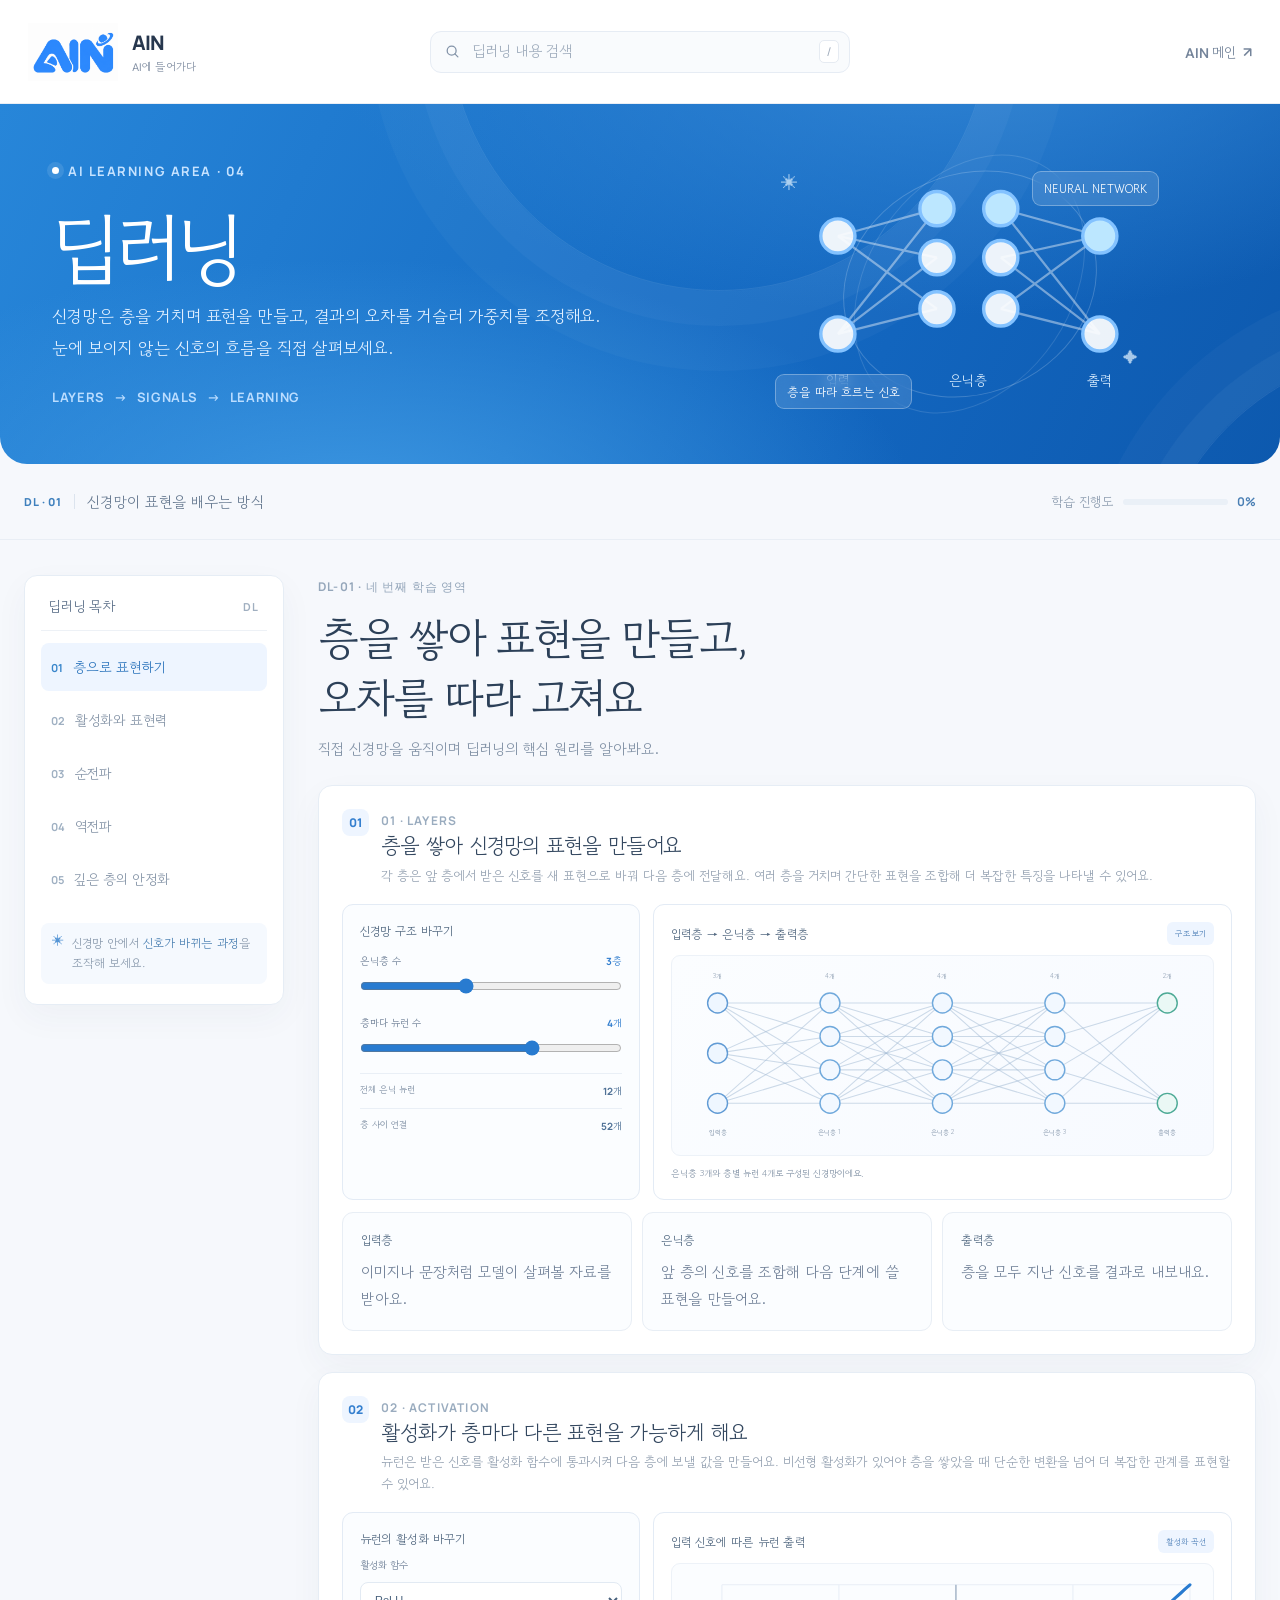
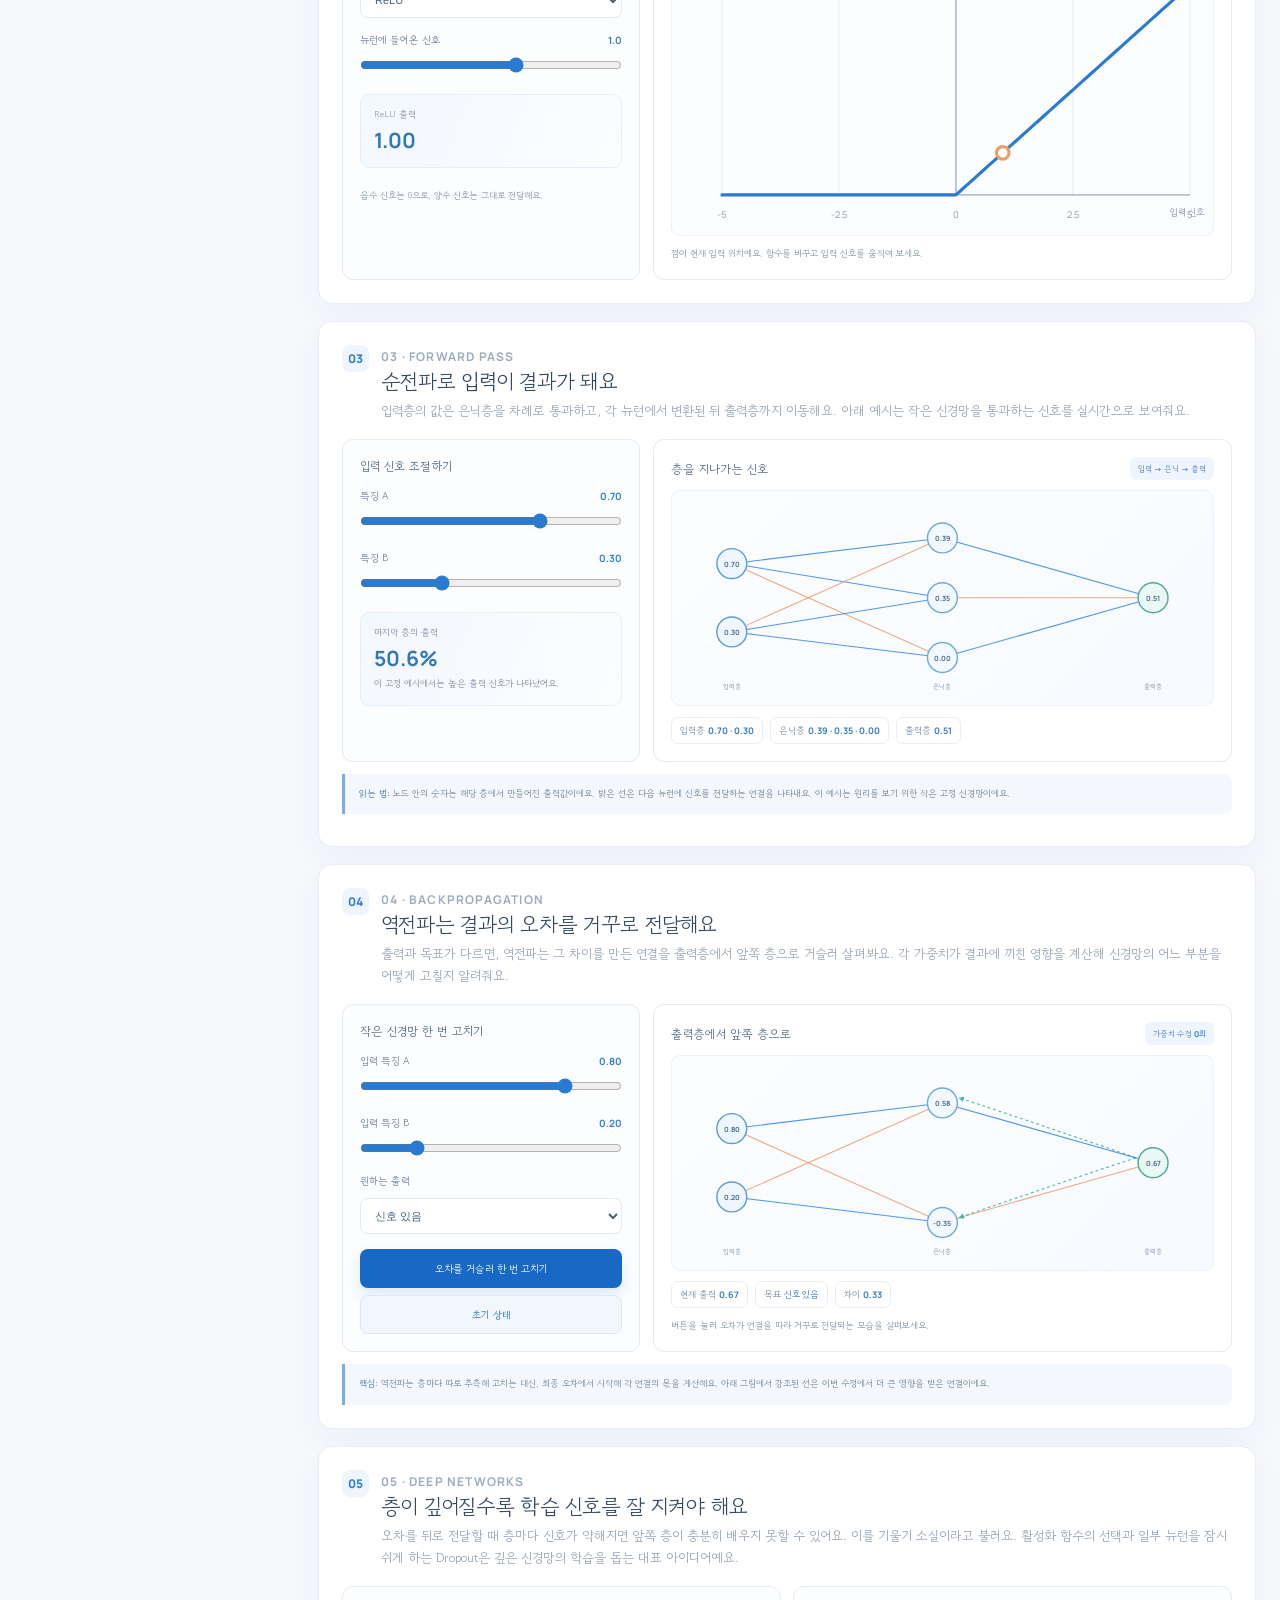
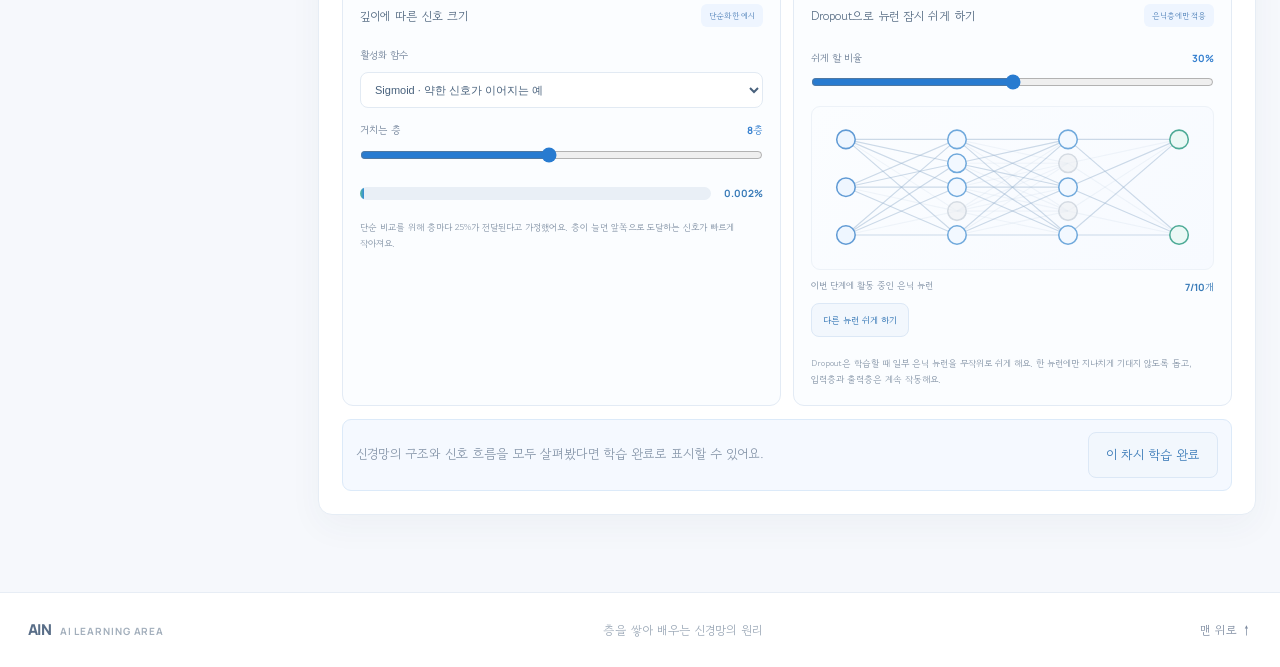
==== deep-learning.html @ e6f98713 "Add interactive deep learning lesson" ====
<!doctype html>
<html lang="ko" data-module="dl">
<head>
  <meta charset="UTF-8" />
  <meta name="viewport" content="width=device-width, initial-scale=1.0" />
  <meta name="theme-color" content="#1769c5" />
  <meta name="description" content="신경망의 층, 활성화, 순전파와 역전파 등 딥러닝의 핵심 원리를 직접 조작하며 배워요." />
  <title>딥러닝 | AIN</title>
  <link rel="preconnect" href="https://fonts.googleapis.com" />
  <link rel="preconnect" href="https://fonts.gstatic.com" crossorigin />
  <link href="https://fonts.googleapis.com/css2?family=DM+Sans:wght@400;500;600;700;800&family=Gowun+Dodum&family=Manrope:wght@400;500;600;700;800&display=swap" rel="stylesheet" />
  <link rel="stylesheet" href="./styles.css?v=dl-layout-20261028" />
  <link rel="stylesheet" href="./deep-learning.css?v=dl-layout-20261028" />
</head>
<body>
  <div class="learning-app" id="top">
    <header class="topbar">
      <a class="brand" href="https://yea-kasane-teto.github.io/AIN-main/" aria-label="AIN 메인 화면으로 이동"><img class="brand-logo" src="./%ED%8C%8C%EB%9E%80%EC%83%89%20AIN%20%EC%8A%A4%ED%83%80%EC%9D%BC%20%EB%A1%9C%EA%B3%A0.png" alt="AIN 로고" width="90" height="58" /><span class="brand-copy"><strong>AIN</strong><small>AI에 들어가다</small></span></a>
      <label class="search-wrap" for="Search-bar">
        <svg viewBox="0 0 24 24" aria-hidden="true"><circle cx="10.8" cy="10.8" r="6.3"></circle><path d="m15.4 15.4 4.2 4.2"></path></svg>
        <input id="Search-bar" type="search" placeholder="딥러닝 내용 검색" aria-label="딥러닝 내용 검색" autocomplete="off" /><kbd>/</kbd>
      </label>
      <a class="home-link" href="https://yea-kasane-teto.github.io/AIN-main/" aria-label="AIN 메인 화면으로 이동">AIN 메인 <span aria-hidden="true">↗</span></a>
    </header>
    <main>
      <section class="course-hero" aria-labelledby="courseTitle">
        <div class="course-hero-copy">
          <div class="hero-eyebrow"><span></span> AI LEARNING AREA · 04</div>
          <h1 id="courseTitle">딥러닝</h1>
          <p>신경망은 층을 거치며 표현을 만들고, 결과의 오차를 거슬러 가중치를 조정해요.<br class="desktop-break" /> 눈에 보이지 않는 신호의 흐름을 직접 살펴보세요.</p>
          <div class="hero-tags" aria-label="학습 주제"><span>LAYERS</span><span aria-hidden="true">→</span><span>SIGNALS</span><span aria-hidden="true">→</span><span>LEARNING</span></div>
        </div>
        <div class="math-illustration dl-hero-illustration" aria-hidden="true">
          <div class="math-orbit orbit-one"></div><div class="math-orbit orbit-two"></div>
          <svg class="dl-hero-network" viewBox="0 0 360 230" focusable="false">
            <g class="hero-connections"><path d="M64 72 151 48M64 72 151 91M64 72 151 136M64 158 151 48M64 158 151 91M64 158 151 136M207 48 294 72M207 91 294 72M207 136 294 72M207 48 294 158M207 91 294 158M207 136 294 158" /></g>
            <g class="hero-neurons"><circle cx="64" cy="72" r="15"/><circle cx="64" cy="158" r="15"/><circle cx="151" cy="48" r="15"/><circle cx="151" cy="91" r="15"/><circle cx="151" cy="136" r="15"/><circle cx="207" cy="48" r="15"/><circle cx="207" cy="91" r="15"/><circle cx="207" cy="136" r="15"/><circle cx="294" cy="72" r="15"/><circle cx="294" cy="158" r="15"/></g>
            <text x="64" y="204">입력</text><text x="178" y="204">은닉층</text><text x="294" y="204">출력</text>
          </svg>
          <span class="hero-float float-top">NEURAL NETWORK</span><span class="hero-float float-bottom">층을 따라 흐르는 신호</span>
          <span class="hero-sparkle sparkle-one">✳</span><span class="hero-sparkle sparkle-two">✦</span>
        </div>
      </section>
      <div class="course-overview">
        <div class="overview-title"><span class="unit-code">DL · 01</span><span class="overview-divider"></span><span>신경망이 표현을 배우는 방식</span></div>
        <div class="progress-summary"><span id="progressLabel">학습 진행도</span><div class="progress-track" id="progressTrack" role="progressbar" aria-label="딥러닝 학습 진행도" aria-valuemin="0" aria-valuemax="100" aria-valuenow="0"><span id="progressFill"></span></div><strong id="progressPercent">0%</strong></div>
      </div>
      <div class="course-layout">
        <aside class="course-sidebar" aria-label="딥러닝 목차">
          <div class="sidebar-heading"><span>딥러닝 목차</span><small>DL</small></div>
          <nav class="lesson-nav" id="lessonNavigation">
            <a href="#network" data-nav-section="network"><span class="nav-number">01</span><span>층으로 표현하기</span></a>
            <a href="#activation" data-nav-section="activation"><span class="nav-number">02</span><span>활성화와 표현력</span></a>
            <a href="#forward" data-nav-section="forward"><span class="nav-number">03</span><span>순전파</span></a>
            <a href="#backprop" data-nav-section="backprop"><span class="nav-number">04</span><span>역전파</span></a>
            <a href="#stability" data-nav-section="stability"><span class="nav-number">05</span><span>깊은 층의 안정화</span></a>
          </nav>
          <div class="sidebar-note"><span class="note-icon" aria-hidden="true">✳</span><p>신경망 안에서 <strong>신호가 바뀌는 과정</strong>을 조작해 보세요.</p></div>
        </aside>
        <article class="lesson-content" id="lessonContent">
          <header class="lesson-heading"><span class="eyebrow">DL-01 · 네 번째 학습 영역</span><h2>층을 쌓아 표현을 만들고,<br class="desktop-break" /> 오차를 따라 고쳐요</h2><p>직접 신경망을 움직이며 딥러닝의 핵심 원리를 알아봐요.</p></header>
          <section class="lesson-section" id="network" data-searchable aria-labelledby="networkTitle">
            <div class="section-title-row"><span class="section-index">01</span><div><span class="card-kicker">01 · LAYERS</span><h3 id="networkTitle">층을 쌓아 신경망의 표현을 만들어요</h3><p>각 층은 앞 층에서 받은 신호를 새 표현으로 바꿔 다음 층에 전달해요. 여러 층을 거치며 간단한 표현을 조합해 더 복잡한 특징을 나타낼 수 있어요.</p></div></div>
            <div class="dl-lab dl-architecture-lab">
              <div class="dl-panel dl-control-panel">
                <h4>신경망 구조 바꾸기</h4>
                <label class="dl-range-label" for="depthControl"><span>은닉층 수</span><output id="depthValue">3층</output></label>
                <input id="depthControl" type="range" min="1" max="6" step="1" value="3" />
                <label class="dl-range-label" for="widthControl"><span>층마다 뉴런 수</span><output id="widthValue">4개</output></label>
                <input id="widthControl" type="range" min="2" max="5" step="1" value="4" />
                <div class="dl-stat-row"><span>전체 은닉 뉴런</span><strong id="neuronCount">12개</strong></div>
                <div class="dl-stat-row"><span>층 사이 연결</span><strong id="connectionCount">64개</strong></div>
              </div>
              <div class="dl-panel dl-visual-panel">
                <div class="dl-panel-heading"><h4>입력층 → 은닉층 → 출력층</h4><span class="dl-badge">구조 보기</span></div>
                <svg id="architectureGraph" class="dl-network-svg" viewBox="0 0 760 280" role="img" aria-label="은닉층 수와 뉴런 수를 조절하는 신경망 구조"></svg>
                <p class="dl-caption" id="architectureCaption">은닉층 3개와 층별 뉴런 4개로 구성된 신경망이에요.</p>
              </div>
            </div>
            <div class="dl-concept-grid">
              <article class="concept-card"><strong class="dl-card-title">입력층</strong><p>이미지나 문장처럼 모델이 살펴볼 자료를 받아요.</p></article>
              <article class="concept-card"><strong class="dl-card-title">은닉층</strong><p>앞 층의 신호를 조합해 다음 단계에 쓸 표현을 만들어요.</p></article>
              <article class="concept-card"><strong class="dl-card-title">출력층</strong><p>층을 모두 지난 신호를 결과로 내보내요.</p></article>
            </div>
          </section>
          <section class="lesson-section" id="activation" data-searchable aria-labelledby="activationTitle">
            <div class="section-title-row"><span class="section-index">02</span><div><span class="card-kicker">02 · ACTIVATION</span><h3 id="activationTitle">활성화가 층마다 다른 표현을 가능하게 해요</h3><p>뉴런은 받은 신호를 활성화 함수에 통과시켜 다음 층에 보낼 값을 만들어요. 비선형 활성화가 있어야 층을 쌓았을 때 단순한 변환을 넘어 더 복잡한 관계를 표현할 수 있어요.</p></div></div>
            <div class="dl-lab dl-activation-lab">
              <div class="dl-panel dl-control-panel">
                <h4>뉴런의 활성화 바꾸기</h4>
                <label for="activationSelect">활성화 함수</label>
                <select id="activationSelect"><option value="relu">ReLU</option><option value="sigmoid">Sigmoid</option><option value="tanh">Tanh</option></select>
                <label class="dl-range-label" for="activationInput"><span>뉴런에 들어온 신호</span><output id="activationInputValue">1.0</output></label>
                <input id="activationInput" type="range" min="-5" max="5" step="0.1" value="1" />
                <div class="dl-activation-readout"><span id="activationName">ReLU 출력</span><strong id="activationOutput">1.00</strong></div>
                <p class="dl-caption" id="activationDescription">음수 신호는 0으로, 양수 신호는 그대로 전달해요.</p>
              </div>
              <div class="dl-panel dl-visual-panel">
                <div class="dl-panel-heading"><h4>입력 신호에 따른 뉴런 출력</h4><span class="dl-badge">활성화 곡선</span></div>
                <svg id="activationGraph" class="dl-activation-svg" viewBox="0 0 520 260" role="img" aria-label="선택한 활성화 함수의 입력과 출력 관계"></svg>
                <p class="dl-caption">점이 현재 입력 위치예요. 함수를 바꾸고 입력 신호를 움직여 보세요.</p>
              </div>
            </div>
          </section>
          <section class="lesson-section" id="forward" data-searchable aria-labelledby="forwardTitle">
            <div class="section-title-row"><span class="section-index">03</span><div><span class="card-kicker">03 · FORWARD PASS</span><h3 id="forwardTitle">순전파로 입력이 결과가 돼요</h3><p>입력층의 값은 은닉층을 차례로 통과하고, 각 뉴런에서 변환된 뒤 출력층까지 이동해요. 아래 예시는 작은 신경망을 통과하는 신호를 실시간으로 보여줘요.</p></div></div>
            <div class="dl-lab dl-forward-lab">
              <div class="dl-panel dl-control-panel">
                <h4>입력 신호 조절하기</h4>
                <label class="dl-range-label" for="inputA"><span>특징 A</span><output id="inputAValue">0.7</output></label>
                <input id="inputA" type="range" min="0" max="1" step="0.01" value="0.7" />
                <label class="dl-range-label" for="inputB"><span>특징 B</span><output id="inputBValue">0.3</output></label>
                <input id="inputB" type="range" min="0" max="1" step="0.01" value="0.3" />
                <div class="dl-output-card"><span>마지막 층의 출력</span><strong id="forwardOutput">—</strong><small id="forwardInterpretation">입력을 바꾸면 신호가 다시 계산돼요.</small></div>
              </div>
              <div class="dl-panel dl-visual-panel">
                <div class="dl-panel-heading"><h4>층을 지나가는 신호</h4><span class="dl-badge">입력 → 은닉 → 출력</span></div>
                <svg id="forwardGraph" class="dl-network-svg dl-forward-svg" viewBox="0 0 760 300" role="img" aria-label="두 입력 뉴런, 세 은닉 뉴런, 한 출력 뉴런의 순전파"></svg>
                <div id="forwardDetails" class="dl-layer-readout" aria-live="polite"></div>
              </div>
            </div>
            <p class="dl-note"><strong>읽는 법:</strong> 노드 안의 숫자는 해당 층에서 만들어진 출력값이에요. 밝은 선은 다음 뉴런에 신호를 전달하는 연결을 나타내요. 이 예시는 원리를 보기 위한 작은 고정 신경망이에요.</p>
          </section>
          <section class="lesson-section" id="backprop" data-searchable aria-labelledby="backpropTitle">
            <div class="section-title-row"><span class="section-index">04</span><div><span class="card-kicker">04 · BACKPROPAGATION</span><h3 id="backpropTitle">역전파는 결과의 오차를 거꾸로 전달해요</h3><p>출력과 목표가 다르면, 역전파는 그 차이를 만든 연결을 출력층에서 앞쪽 층으로 거슬러 살펴봐요. 각 가중치가 결과에 끼친 영향을 계산해 신경망의 어느 부분을 어떻게 고칠지 알려줘요.</p></div></div>
            <div class="dl-lab dl-backprop-lab">
              <div class="dl-panel dl-control-panel">
                <h4>작은 신경망 한 번 고치기</h4>
                <label class="dl-range-label" for="backpropA"><span>입력 특징 A</span><output id="backpropAValue">0.8</output></label>
                <input id="backpropA" type="range" min="0" max="1" step="0.01" value="0.8" />
                <label class="dl-range-label" for="backpropB"><span>입력 특징 B</span><output id="backpropBValue">0.2</output></label>
                <input id="backpropB" type="range" min="0" max="1" step="0.01" value="0.2" />
                <label for="backpropTarget">원하는 출력</label>
                <select id="backpropTarget"><option value="1">신호 있음</option><option value="0">신호 없음</option></select>
                <div class="dl-button-row"><button class="button button-primary" id="backpropStep" type="button">오차를 거슬러 한 번 고치기</button><button class="button button-secondary" id="backpropReset" type="button">초기 상태</button></div>
              </div>
              <div class="dl-panel dl-visual-panel">
                <div class="dl-panel-heading"><h4>출력층에서 앞쪽 층으로</h4><span class="dl-badge">가중치 수정 <strong id="backpropSteps">0회</strong></span></div>
                <svg id="backpropGraph" class="dl-network-svg dl-backprop-svg" viewBox="0 0 760 300" role="img" aria-label="역전파로 출력 오차가 은닉 뉴런과 연결 가중치에 전달되는 신경망"></svg>
                <div class="dl-backprop-readout" id="backpropReadout" aria-live="polite"></div>
                <p class="dl-caption" id="backpropMessage">버튼을 눌러 오차가 연결을 따라 거꾸로 전달되는 모습을 살펴보세요.</p>
              </div>
            </div>
            <div class="dl-note"><strong>핵심:</strong> 역전파는 층마다 따로 추측해 고치는 대신, 최종 오차에서 시작해 각 연결의 몫을 계산해요. 아래 그림에서 강조된 선은 이번 수정에서 더 큰 영향을 받은 연결이에요.</div>
          </section>
          <section class="lesson-section" id="stability" data-searchable aria-labelledby="stabilityTitle">
            <div class="section-title-row"><span class="section-index">05</span><div><span class="card-kicker">05 · DEEP NETWORKS</span><h3 id="stabilityTitle">층이 깊어질수록 학습 신호를 잘 지켜야 해요</h3><p>오차를 뒤로 전달할 때 층마다 신호가 약해지면 앞쪽 층이 충분히 배우지 못할 수 있어요. 이를 기울기 소실이라고 불러요. 활성화 함수의 선택과 일부 뉴런을 잠시 쉬게 하는 Dropout은 깊은 신경망의 학습을 돕는 대표 아이디어예요.</p></div></div>
            <div class="dl-stability-grid">
              <div class="dl-panel dl-control-panel">
                <div class="dl-panel-heading"><h4>깊이에 따른 신호 크기</h4><span class="dl-badge">단순화한 예시</span></div>
                <label for="gradientActivation">활성화 함수</label>
                <select id="gradientActivation"><option value="sigmoid">Sigmoid · 약한 신호가 이어지는 예</option><option value="tanh">Tanh · 신호가 줄어드는 예</option><option value="relu">ReLU · 양수 신호가 이어지는 예</option></select>
                <label class="dl-range-label" for="gradientDepth"><span>거치는 층</span><output id="gradientDepthValue">8층</output></label>
                <input id="gradientDepth" type="range" min="1" max="16" step="1" value="8" />
                <div class="dl-gradient-meter"><div class="dl-gradient-track"><span id="gradientFill"></span></div><strong id="gradientPercent">—</strong></div>
                <p class="dl-caption" id="gradientExplanation">각 층이 일정한 비율의 신호를 전달한다고 가정한 비교예요.</p>
              </div>
              <div class="dl-panel dl-control-panel dl-dropout-panel">
                <div class="dl-panel-heading"><h4>Dropout으로 뉴런 잠시 쉬게 하기</h4><span class="dl-badge">은닉층에만 적용</span></div>
                <label class="dl-range-label" for="dropoutRate"><span>쉬게 할 비율</span><output id="dropoutRateValue">30%</output></label>
                <input id="dropoutRate" type="range" min="0" max="60" step="5" value="30" />
                <svg id="dropoutGraph" class="dl-network-svg dl-dropout-svg" viewBox="0 0 520 210" role="img" aria-label="Dropout 비율에 따라 학습 중 잠시 비활성화되는 은닉 뉴런"></svg>
                <div class="dl-dropout-readout"><span>이번 단계에 활동 중인 은닉 뉴런</span><strong id="dropoutActive">—</strong></div>
                <button class="button button-secondary" id="dropoutResample" type="button">다른 뉴런 쉬게 하기</button>
                <p class="dl-caption">Dropout은 학습할 때 일부 은닉 뉴런을 무작위로 쉬게 해요. 한 뉴런에만 지나치게 기대지 않도록 돕고, 입력층과 출력층은 계속 작동해요.</p>
              </div>
            </div>
            <div class="completion-row"><p>신경망의 구조와 신호 흐름을 모두 살펴봤다면 학습 완료로 표시할 수 있어요.</p><button class="button button-secondary" id="completeLesson" type="button" aria-pressed="false">이 차시 학습 완료</button></div>
          </section>
        </article>
      </div>
      <div class="search-empty" id="searchEmpty" hidden><strong>검색 결과가 없어요.</strong><span>다른 단어로 다시 찾아보세요.</span></div>
    </main>
    <footer class="site-footer"><a class="footer-brand" href="#top">AIN <span>AI LEARNING AREA</span></a><span>층을 쌓아 배우는 신경망의 원리</span><a class="back-to-top" href="#top">맨 위로 ↑</a></footer>
  </div>
  <script src="./deep-learning.js?v=dl-layout-20261028"></script>
</body>
</html>
---- styles.css ----
:root {
  font-family: 'DM Sans', 'Gowun Dodum', sans-serif;
  color: #202b3d;
  background: #f6f8fc;
  font-synthesis: none;
  text-rendering: optimizeLegibility;
  -webkit-font-smoothing: antialiased;
  --blue: #1769c5;
  --blue-bright: #3485e8;
  --ink: #202b3d;
  --muted: #7f8da2;
  --line: #e7edf5;
  --soft-blue: #eef5ff;
  --shadow: 0 12px 34px #233d5c0b;
}
* { box-sizing: border-box; }
html { scroll-behavior: smooth; scroll-padding-top: 116px; }
body { min-width: 320px; min-height: 100vh; margin: 0; }
button, input { font: inherit; }
button, a { -webkit-tap-highlight-color: transparent; }
a { color: inherit; text-decoration: none; }
button:focus-visible, a:focus-visible, input:focus-visible { outline: 3px solid #80b6ff; outline-offset: 3px; }
[hidden] { display: none !important; }
.learning-app { min-height: 100vh; }
.topbar { position: sticky; z-index: 10; top: 0; height: 104px; display: grid; grid-template-columns: 1fr minmax(260px, 420px) 1fr; align-items: center; gap: 26px; padding: 0 max(28px, calc((100vw - 1360px) / 2)); border-bottom: 1px solid #e9eef5; background: #ffffffed; backdrop-filter: blur(14px); }
.brand { width: fit-content; display: flex; align-items: center; gap: 14px; }
.brand-logo { width: 90px; height: 58px; flex: 0 0 90px; display: block; object-fit: cover; object-position: center; }
.brand-copy { display: grid; gap: 2px; }
.brand-copy strong { color: #27374e; font: 800 20px Manrope, sans-serif; letter-spacing: -.06em; }
.brand-copy small { color: #8491a4; font-size: 11px; }
.search-wrap { height: 42px; display: flex; align-items: center; gap: 9px; padding: 0 10px 0 13px; border: 1px solid #e6ecf4; border-radius: 11px; background: #f9fbfd; color: #8393a8; transition: border .18s, box-shadow .18s; }
.search-wrap:focus-within { border-color: #9fc7f7; box-shadow: 0 0 0 3px #3485e812; }
.search-wrap svg { width: 17px; height: 17px; flex: 0 0 17px; fill: none; stroke: currentColor; stroke-linecap: round; stroke-width: 1.8; }
.search-wrap input { width: 100%; min-width: 0; border: 0; outline: 0; background: transparent; color: var(--ink); font-size: 12px; }
.search-wrap input:focus-visible { outline: 0; }
.search-wrap input::placeholder { color: #a0adbd; }
.search-wrap kbd { flex: 0 0 auto; padding: 4px 7px; border: 1px solid #e6ebf2; border-radius: 5px; background: #fff; color: #a1adbc; font: 500 10px 'DM Sans', sans-serif; }
.home-link { justify-self: end; display: inline-flex; align-items: center; gap: 7px; color: #74849a; font-size: 11px; font-weight: 600; transition: color .16s; }
.home-link:hover { color: var(--blue); }

.course-hero { position: relative; min-height: 360px; display: grid; grid-template-columns: minmax(0, 1.1fr) minmax(340px, .9fr); align-items: center; gap: 28px; overflow: hidden; padding: 49px max(52px, calc((100vw - 1240px) / 2)); border-radius: 0 0 27px 27px; background: radial-gradient(ellipse at 27% 110%, #3b95e0 0, transparent 43%), radial-gradient(ellipse at 74% -23%, #3286d5 0, transparent 47%), linear-gradient(115deg, #2786d9, #1265be 69%, #0d59ae); color: #fff; }
.course-hero::before, .course-hero::after { position: absolute; width: 540px; height: 540px; border: 1px solid #ffffff17; border-radius: 50%; content: ''; pointer-events: none; }
.course-hero::before { top: -355px; left: 35%; box-shadow: 0 0 0 35px #ffffff08, 0 0 0 80px #ffffff07; }
.course-hero::after { right: -410px; bottom: -425px; box-shadow: 0 0 0 30px #ffffff09, 0 0 0 67px #ffffff07; }
.course-hero-copy { position: relative; z-index: 1; max-width: 650px; }
.hero-eyebrow { display: flex; align-items: center; gap: 9px; color: #c7e3ff; font: 700 10px Manrope, sans-serif; letter-spacing: .12em; }
.hero-eyebrow > span { width: 7px; height: 7px; border-radius: 50%; background: #fff; box-shadow: 0 0 0 5px #ffffff1b; }
.course-hero h1 { margin: 26px 0 12px; font: 700 clamp(52px, 6.2vw, 78px) 'Gowun Dodum', sans-serif; letter-spacing: -.07em; line-height: 1.05; }
.course-hero p { margin: 0; color: #e0efff; font: 400 15px/1.9 'Gowun Dodum', sans-serif; word-break: keep-all; }
.hero-tags { display: flex; align-items: center; gap: 9px; margin-top: 24px; color: #bbddff; font: 700 10px Manrope, sans-serif; letter-spacing: .05em; }
.math-illustration { position: relative; justify-self: center; width: min(100%, 390px); height: 255px; display: grid; place-items: center; isolation: isolate; }
.math-orbit { position: absolute; z-index: -1; width: 260px; height: 220px; border: 1px solid #ffffff31; border-radius: 50%; }
.orbit-one { transform: rotate(-24deg); }
.orbit-two { width: 205px; height: 280px; transform: rotate(34deg); border-color: #ffffff20; }
.math-grid { position: relative; width: 228px; height: 166px; border: 1px solid #ffffff70; border-radius: 17px; background: #ffffff16; box-shadow: 0 20px 55px #003f812b; backdrop-filter: blur(8px); }
.grid-axis { position: absolute; background: #ffffff7c; }
.axis-x { top: 111px; left: 23px; width: 179px; height: 1px; }
.axis-y { top: 16px; left: 77px; width: 1px; height: 132px; }
.grid-vector { position: absolute; z-index: 1; width: 93px; height: 3px; transform-origin: left center; border-radius: 4px; }
.vector-one { top: 111px; left: 77px; transform: rotate(-43deg); background: #fff; }
.vector-two { top: 111px; left: 77px; width: 120px; transform: rotate(-12deg); background: #9de4ff; }
.grid-vector::after { position: absolute; top: -4px; right: -1px; width: 0; height: 0; border-top: 5px solid transparent; border-bottom: 5px solid transparent; border-left: 8px solid #fff; content: ''; }
.vector-two::after { border-left-color: #9de4ff; }
.grid-point { position: absolute; z-index: 2; width: 9px; height: 9px; border: 2px solid #1265be; border-radius: 50%; background: #fff; box-shadow: 0 0 0 4px #ffffff24; }
.point-one { top: 43px; left: 139px; }
.point-two { top: 99px; left: 191px; border-color: #3286d5; background: #9de4ff; }
.grid-label { position: absolute; color: #d5ecff; font: 700 10px Manrope, sans-serif; }
.label-x { right: 13px; top: 116px; }
.label-y { top: 8px; left: 70px; }
.formula-tile { position: absolute; right: 1px; bottom: 10px; display: grid; gap: 5px; padding: 13px 16px; border: 1px solid #ffffff52; border-radius: 12px; background: #ffffffed; box-shadow: 0 12px 28px #003f8125; color: #2e6fb5; transform: rotate(3deg); }
.formula-tile small { color: #91a4ba; font: 600 8px 'Gowun Dodum', sans-serif; }
.formula-tile strong { font: 700 15px Manrope, sans-serif; }
.hero-float { position: absolute; padding: 8px 11px; border: 1px solid #ffffff4d; border-radius: 9px; background: #ffffff20; color: #fff; font: 600 9px 'Gowun Dodum', sans-serif; backdrop-filter: blur(8px); }
.float-top { top: 17px; right: 16px; }
.float-bottom { bottom: 5px; left: 10px; }
.hero-sparkle { position: absolute; color: #e2f2ffb8; }
.sparkle-one { top: 18px; left: 16px; font-size: 17px; }
.sparkle-two { right: 37px; bottom: 46px; font-size: 15px; }

.course-overview { max-width: 1280px; min-height: 76px; display: flex; align-items: center; justify-content: space-between; gap: 22px; margin: 0 auto; padding: 0 24px; border-bottom: 1px solid #e9eef5; }
.overview-title { display: flex; align-items: center; gap: 12px; color: #667990; font: 600 11px 'Gowun Dodum', sans-serif; }
.unit-code { color: #3f80bd; font: 800 9px Manrope, sans-serif; letter-spacing: .08em; }
.overview-divider { width: 1px; height: 15px; background: #dce4ee; }
.progress-summary { display: flex; align-items: center; gap: 9px; color: #8b9bae; font: 400 9px 'Gowun Dodum', sans-serif; }
.progress-track { width: 105px; height: 6px; overflow: hidden; border-radius: 999px; background: #eaf0f7; }
.progress-track span { width: 0; height: 100%; display: block; border-radius: inherit; background: linear-gradient(90deg, #368be1, #62b4e9); transition: width .3s ease; }
.progress-summary strong { color: #4a7fb4; font: 700 9px Manrope, sans-serif; }

.course-layout { max-width: 1280px; display: grid; grid-template-columns: 220px minmax(0, 1fr); align-items: start; gap: 30px; margin: 0 auto; padding: 35px 24px 60px; }
.course-sidebar { position: sticky; top: 116px; padding: 17px 13px; border: 1px solid #e6edf5; border-radius: 13px; background: #fff; box-shadow: var(--shadow); }
.sidebar-heading { display: flex; align-items: center; justify-content: space-between; gap: 8px; padding: 0 8px 13px; border-bottom: 1px solid #edf1f6; color: #5c7089; font: 700 10px 'Gowun Dodum', sans-serif; }
.sidebar-heading small { color: #a0afc0; font: 700 8px Manrope, sans-serif; letter-spacing: .08em; }
.lesson-nav { display: grid; gap: 4px; padding: 10px 0; }
.lesson-nav a { min-height: 38px; display: flex; align-items: center; gap: 9px; padding: 7px 8px; border-radius: 8px; color: #8594a7; font: 500 9px 'Gowun Dodum', sans-serif; transition: background .16s, color .16s; }
.lesson-nav a:hover, .lesson-nav a.is-active { background: #eef5ff; color: #2e76bd; }
.nav-number { color: #9fb0c2; font: 700 8px Manrope, sans-serif; }
.lesson-nav a.is-active .nav-number { color: #3986cb; }
.sidebar-note { display: flex; gap: 8px; margin-top: 8px; padding: 10px 9px; border-radius: 8px; background: #f5f9fe; }
.note-icon { flex: 0 0 auto; color: #5595d5; font-size: 12px; }
.sidebar-note p { margin: 0; color: #8a9aad; font: 400 8px/1.7 'Gowun Dodum', sans-serif; }
.sidebar-note strong { color: #4e82b3; }
.lesson-content { min-width: 0; }
.lesson-heading { margin: 0 0 23px; }
.eyebrow { display: inline-flex; align-items: center; gap: 8px; color: #94a6ba; font: 700 9px Manrope, sans-serif; letter-spacing: .1em; }
.lesson-heading h2 { margin: 12px 0 7px; color: #2c4058; font: 700 clamp(27px, 3vw, 37px)/1.38 'Gowun Dodum', sans-serif; letter-spacing: -.045em; word-break: keep-all; }
.lesson-heading p { margin: 0; color: #8292a6; font: 400 11px/1.8 'Gowun Dodum', sans-serif; }
.lesson-section { margin: 0 0 17px; padding: 23px; border: 1px solid #e6edf5; border-radius: 14px; background: #fff; box-shadow: var(--shadow); scroll-margin-top: 116px; }
.section-title-row { display: flex; align-items: start; gap: 12px; margin-bottom: 17px; }
.section-index { flex: 0 0 auto; display: grid; width: 27px; height: 27px; place-items: center; border-radius: 8px; background: #eef5ff; color: #347fcf; font: 800 9px Manrope, sans-serif; }
.section-title-row h3 { margin: 0; color: #33475f; font: 700 17px/1.5 'Gowun Dodum', sans-serif; letter-spacing: -.035em; }
.section-title-row p { margin: 3px 0 0; color: #94a1b1; font: 400 9px/1.7 'Gowun Dodum', sans-serif; }
.lesson-grid, .tensor-layout { display: grid; grid-template-columns: minmax(0, .92fr) minmax(0, 1.08fr); gap: 12px; }
.concept-card, .shape-card { min-width: 0; padding: 18px; border: 1px solid #e8eef5; border-radius: 11px; background: #fbfdff; }
.card-kicker { color: #9aacbf; font: 700 8px Manrope, sans-serif; letter-spacing: .1em; }
.concept-card p { margin: 13px 0; color: #718198; font: 400 10px/1.9 'Gowun Dodum', sans-serif; word-break: keep-all; }
.concept-card > p:first-of-type { margin-top: 10px; }
.concept-card strong { color: #526982; font-weight: 700; }
.concept-card .small-copy { margin-bottom: 0; color: #8b9bad; font-size: 9px; }
.concept-card em { color: #397bb8; font-style: normal; }
.formula-block { display: grid; justify-items: center; gap: 6px; margin: 14px 0; padding: 13px 10px; border: 1px solid #e5eef9; border-radius: 9px; background: linear-gradient(115deg, #f3f8ff, #fbfdff); }
.formula-block span { color: #94a5b8; font: 400 8px 'Gowun Dodum', sans-serif; }
.formula-block strong { color: #3477b7; font: 700 16px Manrope, 'Gowun Dodum', sans-serif; letter-spacing: .01em; }
.experiment-card { min-width: 0; padding: 17px; border: 1px solid #e3ebf5; border-radius: 11px; background: #fff; }
.card-heading { display: flex; align-items: center; justify-content: space-between; gap: 10px; }
.card-heading h4 { margin: 5px 0 0; color: #526880; font: 700 12px 'Gowun Dodum', sans-serif; }
.play-badge, .equation-badge { flex: 0 0 auto; padding: 6px 8px; border-radius: 6px; background: #eef5ff; color: #5c8abe; font: 700 8px Manrope, sans-serif; }
.equation-badge { background: #f3f7fc; color: #7186a0; font: 600 8px Manrope, sans-serif; letter-spacing: 0; }
.vector-inputs { display: flex; flex-wrap: wrap; gap: 7px; margin-top: 13px; }
.vector-field { min-height: 33px; display: flex; align-items: center; gap: 5px; padding: 4px 7px; border: 1px solid #e8eef5; border-radius: 7px; color: #8594a7; font: 10px Manrope, sans-serif; }
.vector-field > span:first-child { color: #60738a; font-weight: 700; }
.vector-field input { width: 33px; height: 23px; padding: 2px; border: 1px solid #e4ebf3; border-radius: 4px; background: #fcfdff; color: #48617c; font: 600 10px Manrope, sans-serif; text-align: center; }
.vector-field input::-webkit-inner-spin-button { opacity: .5; }
.field-a .field-arrow { color: #347fcf; }
.field-b .field-arrow { color: #42a98f; }
.graph-wrap { height: 142px; margin-top: 9px; overflow: hidden; border-radius: 8px; background: #f9fbfd; }
.vector-graph { width: 100%; height: 100%; display: block; }
.grid-lines { fill: none; stroke: #e5ecf4; stroke-width: 1; }
.vector-line { fill: none; stroke-width: 3; stroke-linecap: round; }
.vector-a { stroke: #347fcf; }
.vector-b { stroke: #42a98f; }
.vector-label { font: 700 11px Manrope, sans-serif; }
.label-a { fill: #347fcf; }
.label-b { fill: #42a98f; }
.result-row { display: flex; align-items: center; justify-content: center; gap: 11px; padding-top: 9px; border-top: 1px solid #edf1f6; color: #8d9bad; font: 400 9px 'Gowun Dodum', sans-serif; }
.result-row strong { margin-left: 4px; color: #3478b7; font: 700 10px Manrope, sans-serif; }
.result-divider { width: 1px; height: 12px; background: #e2e9f1; }
.shape-card { padding-top: 17px; }
.shape-list { display: grid; gap: 7px; margin-top: 12px; }
.shape-item { min-height: 42px; display: grid; grid-template-columns: 36px minmax(0, 1fr) auto; align-items: center; gap: 8px; padding: 5px 8px; border: 1px solid #eaf0f6; border-radius: 8px; background: #fff; }
.shape-visual { width: 30px; height: 28px; display: grid; place-content: center; border-radius: 6px; color: #4f80d4; }
.scalar-visual { background: #edf4ff; font: 700 12px Manrope, sans-serif; }
.vector-visual { grid-auto-flow: column; align-items: center; gap: 3px; background: #eef8f6; }
.vector-visual i { width: 5px; height: 16px; border-radius: 2px; background: #55b7a2; }
.matrix-visual, .tensor-visual { grid-template-columns: repeat(2, 7px); grid-template-rows: repeat(2, 7px); gap: 3px; background: #f2f6fd; }
.matrix-visual i, .tensor-visual i { width: 7px; height: 7px; border-radius: 2px; background: #568dc7; }
.tensor-visual { box-shadow: inset -3px 3px 0 #ffffff; }
.tensor-visual i { background: #779bdb; }
.shape-text { display: grid; gap: 3px; }
.shape-text strong { color: #5d7088; font: 700 9px 'Gowun Dodum', sans-serif; }
.shape-text small { color: #a0adbc; font: 400 8px 'Gowun Dodum', sans-serif; }
.shape-item code { color: #91a2b5; font: 8px Manrope, monospace; }
.shape-note { margin: 10px 2px 0; color: #8999ac; font: 400 8px/1.6 'Gowun Dodum', sans-serif; }
.calculus-layout { grid-template-columns: minmax(0, .82fr) minmax(0, 1.18fr); }
.descent-chart-wrap { height: 130px; margin-top: 10px; overflow: hidden; border: 1px solid #edf1f6; border-radius: 8px; background: #fff; }
.descent-chart { width: 100%; height: 100%; display: block; }
.chart-grid { fill: none; stroke: #e9eef5; stroke-width: 1; stroke-dasharray: 2 4; }
.chart-axis { fill: none; stroke: #b8c5d4; stroke-width: 1.2; }
.loss-curve { fill: none; stroke: #4389cf; stroke-width: 2.5; }
.descent-point { fill: #fff; stroke: #1769c5; stroke-width: 3; transition: cx .28s, cy .28s; }
.trail-point { fill: #55b7a2; stroke: #fff; stroke-width: 2; }
.axis-label { fill: #99a9bb; font: 9px 'Gowun Dodum', sans-serif; }
.slider-row { display: grid; gap: 5px; margin: 9px 2px 0; }
.slider-row label { display: flex; justify-content: space-between; color: #8797aa; font: 400 9px 'Gowun Dodum', sans-serif; }
.slider-row output { color: #4f78a3; font: 600 9px Manrope, sans-serif; }
.slider-row input { width: 100%; height: 4px; margin: 3px 0; accent-color: var(--blue); cursor: pointer; }
.descent-bottom { display: flex; align-items: center; justify-content: space-between; gap: 10px; margin-top: 10px; }
.descent-bottom p { margin: 0; color: #8393a6; font: 400 8px/1.6 'Gowun Dodum', sans-serif; }
.button { min-height: 39px; display: inline-flex; align-items: center; justify-content: center; gap: 10px; padding: 0 13px; border: 0; border-radius: 8px; cursor: pointer; font: 700 9px 'Gowun Dodum', sans-serif; transition: background .16s, transform .16s, box-shadow .16s; }
.button:hover { transform: translateY(-1px); }
.button-primary { color: #fff; background: var(--blue); box-shadow: 0 6px 14px #1769c524; }
.button-primary:hover { background: #0c5bb5; box-shadow: 0 8px 18px #1769c52b; }
.button-primary:disabled { opacity: .55; cursor: not-allowed; transform: none; }
.button-secondary { border: 1px solid #dce8f6; background: #f2f7fd; color: #3476b5; }
.step-button span { font-size: 12px; }
.definition-grid { display: grid; grid-template-columns: repeat(2, minmax(0, 1fr)); gap: 10px; }
.definition-card { min-width: 0; padding: 16px; border: 1px solid #e8eef5; border-radius: 10px; background: #fbfdff; }
.probability-card:nth-child(2) { background: #f7fbff; }
.concept-label { display: flex; align-items: center; gap: 9px; margin-bottom: 10px; }
.concept-label strong, .concept-label small { display: block; }
.concept-label strong { color: #496986; font: 700 11px 'Gowun Dodum', sans-serif; }
.concept-label small { margin-top: 3px; color: #99a8b8; font: 400 8px 'Gowun Dodum', sans-serif; }
.probability-icon { width: 32px; height: 32px; flex: 0 0 32px; display: grid; place-items: center; border-radius: 9px; background: #eaf3ff; color: #347fcf; font: 700 15px Manrope, sans-serif; }
.stat-icon { background: #eaf7f3; color: #42a98f; }
.probability-card p { margin: 0 0 10px; color: #8191a5; font: 400 9px/1.8 'Gowun Dodum', sans-serif; word-break: keep-all; }
.formula-inline { display: inline-block; padding: 6px 8px; border-radius: 6px; background: #eef5fc; color: #4c7ba7; font: 600 8px Manrope, 'Gowun Dodum', sans-serif; }
.callout { display: flex; gap: 9px; margin-top: 12px; padding: 10px 12px; border-left: 3px solid #5d9ce0; border-radius: 0 8px 8px 0; background: #f3f8fe; color: #72869d; font: 400 9px/1.75 'Gowun Dodum', sans-serif; }
.callout strong { color: #3978b8; }
.quiz-list { display: grid; gap: 9px; }
.quiz-question { min-width: 0; margin: 0; padding: 13px; border: 1px solid #e8edf4; border-radius: 9px; background: #fcfdff; }
.quiz-question legend { padding: 0 3px; color: #566c84; font: 700 10px/1.6 'Gowun Dodum', sans-serif; }
.quiz-option { display: inline-flex; align-items: center; gap: 6px; margin: 8px 13px 0 0; color: #8190a3; font: 400 9px 'Gowun Dodum', sans-serif; cursor: pointer; }
.quiz-option input { margin: 0; accent-color: #347fcf; }
.quiz-feedback { display: none; margin: 9px 0 0; padding: 7px 8px; border-radius: 6px; color: #71859c; font: 400 8px/1.6 'Gowun Dodum', sans-serif; }
.quiz-question.is-correct .quiz-feedback, .quiz-question.is-incorrect .quiz-feedback { display: block; }
.quiz-question.is-correct .quiz-feedback { background: #eef8f2; color: #478464; }
.quiz-question.is-incorrect .quiz-feedback { background: #fff5ed; color: #a7764c; }
.quiz-actions { display: flex; flex-wrap: wrap; align-items: center; gap: 10px; margin-top: 12px; }
.quiz-result { color: #69809a; font: 600 9px 'Gowun Dodum', sans-serif; }
.completion-row { display: flex; align-items: center; justify-content: space-between; gap: 15px; margin-top: 13px; padding: 12px 13px; border: 1px solid #dceaf9; border-radius: 9px; background: #f5f9ff; }
.completion-row p { margin: 0; color: #8393a7; font: 400 9px/1.6 'Gowun Dodum', sans-serif; }
.search-empty { max-width: 850px; margin: -35px auto 45px; padding: 20px; color: #91a0b2; text-align: center; }
.search-empty strong, .search-empty span { display: block; }
.search-empty strong { margin-bottom: 5px; color: #687d95; font: 700 13px 'Gowun Dodum', sans-serif; }
.search-empty span { font: 400 10px 'Gowun Dodum', sans-serif; }
.site-footer { min-height: 75px; display: flex; align-items: center; justify-content: space-between; gap: 15px; padding: 16px max(28px, calc((100vw - 1240px) / 2)); border-top: 1px solid #e7edf5; background: #fff; color: #9aa7b6; font: 400 9px 'Gowun Dodum', sans-serif; }
.footer-brand { display: flex; align-items: baseline; gap: 9px; color: #596e88; font: 800 13px Manrope, sans-serif; letter-spacing: -.05em; }
.footer-brand span { color: #a3afbc; font: 700 8px Manrope, sans-serif; letter-spacing: .09em; }
.back-to-top { color: #7d8ba0; }
.back-to-top:hover { color: var(--blue); }

@media (max-width: 1000px) {
  .topbar { grid-template-columns: 1fr minmax(210px, 330px) auto; gap: 16px; padding: 0 24px; }
  .course-hero { grid-template-columns: minmax(0, 1fr) minmax(280px, .8fr); padding-right: 42px; padding-left: 42px; }
  .course-layout { grid-template-columns: 190px minmax(0, 1fr); gap: 22px; padding-right: 22px; padding-left: 22px; }
  .course-sidebar { padding: 14px 10px; }
  .lesson-nav a { font-size: 8px; }
  .lesson-section { padding: 19px; }
  .concept-card, .shape-card, .experiment-card { padding: 15px; }
  .calculus-layout { grid-template-columns: minmax(0, .8fr) minmax(0, 1.2fr); }
}
@media (max-width: 720px) {
  .topbar { height: 82px; grid-template-columns: auto minmax(0, 1fr) auto; gap: 12px; padding: 0 16px; }
  .brand { gap: 12px; }
  .brand-logo { width: 90px; height: 58px; flex-basis: 90px; }
  .search-wrap { height: 37px; gap: 7px; padding: 0 8px; }
  .search-wrap svg { width: 15px; height: 15px; flex-basis: 15px; }
  .search-wrap input { font-size: 10px; }
  .search-wrap kbd { display: none; }
  .home-link { font-size: 0; }
  .home-link span { font-size: 15px; }
  .course-hero { min-height: 380px; display: block; padding: 38px 28px 190px; border-radius: 0 0 20px 20px; }
  .course-hero h1 { margin: 21px 0 10px; font-size: 54px; }
  .course-hero p { font-size: 12px; line-height: 1.85; }
  .hero-tags { flex-wrap: wrap; gap: 6px; margin-top: 17px; font-size: 8px; }
  .desktop-break { display: none; }
  .math-illustration { position: absolute; right: 10px; bottom: -5px; width: 285px; height: 190px; transform: scale(.82); transform-origin: bottom right; }
  .math-grid { transform: scale(.83); }
  .formula-tile { right: 5px; bottom: 15px; }
  .course-overview { min-height: 65px; gap: 9px; margin: 0 16px; padding: 0; }
  .overview-title { gap: 8px; font-size: 9px; }
  .unit-code { font-size: 8px; }
  .progress-summary { gap: 6px; font-size: 8px; }
  .progress-track { width: 58px; }
  .progress-summary strong { font-size: 8px; }
  .course-layout { display: block; margin: 0 16px; padding: 23px 0 42px; }
  .course-sidebar { position: static; margin-bottom: 22px; padding: 12px; }
  .sidebar-heading { padding: 0 5px 10px; }
  .lesson-nav { grid-template-columns: 1fr 1fr; gap: 3px; padding: 8px 0 3px; }
  .lesson-nav a { min-height: 34px; gap: 6px; padding: 5px; font-size: 8px; }
  .nav-number { font-size: 7px; }
  .sidebar-note { margin-top: 7px; padding: 8px; }
  .sidebar-note p { font-size: 8px; }
  .lesson-heading { margin-bottom: 18px; }
  .lesson-heading h2 { margin: 9px 0 6px; font-size: 26px; }
  .lesson-heading p { font-size: 9px; }
  .lesson-section { margin-bottom: 12px; padding: 16px 13px; border-radius: 11px; scroll-margin-top: 94px; }
  .section-title-row { gap: 9px; margin-bottom: 13px; }
  .section-index { width: 24px; height: 24px; }
  .section-title-row h3 { font-size: 13px; }
  .section-title-row p { font-size: 8px; }
  .lesson-grid, .tensor-layout, .calculus-layout { grid-template-columns: 1fr; gap: 9px; }
  .concept-card, .shape-card, .experiment-card { padding: 13px; }
  .concept-card p { font-size: 9px; }
  .concept-card .small-copy { font-size: 8px; }
  .formula-block { padding: 11px 8px; }
  .formula-block strong { font-size: 14px; }
  .graph-wrap { height: 132px; }
  .shape-item { grid-template-columns: 34px minmax(0, 1fr) auto; gap: 6px; padding: 5px; }
  .shape-item code { font-size: 7px; }
  .descent-chart-wrap { height: 120px; }
  .descent-bottom { align-items: end; }
  .descent-bottom p { max-width: 135px; }
  .step-button { padding: 0 9px; font-size: 8px; }
  .definition-grid { grid-template-columns: 1fr; gap: 8px; }
  .definition-card { padding: 13px; }
  .probability-card p { font-size: 8px; }
  .quiz-question { padding: 10px; }
  .quiz-question legend { font-size: 9px; }
  .quiz-option { margin-right: 8px; font-size: 8px; }
  .completion-row { align-items: start; flex-direction: column; gap: 10px; }
  .site-footer { min-height: 65px; align-items: start; flex-direction: column; justify-content: center; gap: 5px; padding: 11px 17px; }
  .back-to-top { display: none; }
}
@media (max-width: 390px) {
  .topbar { grid-template-columns: auto minmax(0, 1fr); }
  .home-link { display: none; }
  .course-hero { padding-right: 20px; padding-left: 20px; }
  .math-illustration { right: 0; transform: scale(.73); }
  .progress-summary > span { display: none; }
  .course-overview { justify-content: space-between; }
}
@media (prefers-reduced-motion: reduce) {
  *, *::before, *::after { scroll-behavior: auto !important; transition: none !important; animation-duration: .01ms !important; }
}

.not-found { min-height: 60vh; display: grid; align-content: center; justify-items: center; gap: 12px; padding: 32px; text-align: center; }
.not-found h1 { max-width: 680px; margin: 0; color: #2c4058; font: 700 clamp(28px, 5vw, 44px) 'Gowun Dodum', sans-serif; letter-spacing: -.045em; }
.not-found p { margin: 0 0 8px; color: var(--muted); }

/* Readable type with a wider desktop canvas and a horizontal lesson menu. */
@media (min-width: 721px) {
  .search-wrap input { font-size: 15px; }
  .home-link { font-size: 14px; }
  .hero-eyebrow, .hero-tags { font-size: 13px; }
  .course-hero p { font-size: 17px; }
  .formula-tile small { font-size: 11px; }
  .hero-float { font-size: 12px; }
  .overview-title { font-size: 15px; }
  .unit-code { font-size: 11px; }
  .progress-summary { font-size: 13px; }
  .progress-summary strong { font-size: 12px; }
  .sidebar-heading { font-size: 14px; }
  .sidebar-heading small { font-size: 11px; }
  .lesson-nav a { font-size: 14px; }
  .nav-number { font-size: 11px; }
  .sidebar-note p { font-size: 12px; }
  .eyebrow { font-size: 12px; }
  .lesson-heading h2 { font-size: clamp(34px, 3.4vw, 44px); }
  .lesson-heading p { font-size: 15px; }
  .section-index { font-size: 12px; }
  .section-title-row h3 { font-size: 21px; }
  .section-title-row p { font-size: 13px; }
  .card-kicker { font-size: 12px; }
  .concept-card p { font-size: 15px; line-height: 1.8; }
  .concept-card .small-copy { font-size: 13px; }
  .formula-block span { font-size: 12px; }
  .formula-block strong { font-size: 20px; }
  .card-heading h4 { font-size: 16px; }
  .play-badge, .equation-badge { font-size: 12px; }
  .vector-field { font-size: 14px; }
  .vector-field input { font-size: 14px; }
  .result-row { font-size: 13px; }
  .result-row strong { font-size: 14px; }
  .shape-text strong { font-size: 13px; }
  .shape-text small, .shape-item code, .shape-note { font-size: 12px; }
  .slider-row label, .slider-row output { font-size: 13px; }
  .descent-bottom p { font-size: 12px; }
  .button { min-height: 46px; padding-right: 17px; padding-left: 17px; font-size: 13px; }
  .concept-label strong { font-size: 15px; }
  .concept-label small { font-size: 12px; }
  .probability-card p { font-size: 13px; }
  .formula-inline { font-size: 12px; }
  .callout { font-size: 13px; }
  .quiz-question legend { font-size: 14px; }
  .quiz-option { font-size: 13px; }
  .quiz-feedback { font-size: 12px; }
  .quiz-result, .completion-row p { font-size: 13px; }
  .site-footer { font-size: 12px; }
  .footer-brand { font-size: 15px; }
  .footer-brand span { font-size: 10px; }
}

@media (min-width: 1101px) {
  .course-overview, .course-layout { max-width: 1440px; }
  .course-layout { display: grid; grid-template-columns: 260px minmax(0, 1fr); gap: 34px; }
  .course-sidebar { position: sticky; top: 116px; display: block; margin-bottom: 0; padding: 20px 16px; }
  .sidebar-heading { padding: 0 8px 14px; border-bottom: 1px solid #edf1f6; }
  .lesson-nav { grid-template-columns: 1fr; gap: 5px; padding: 12px 0; }
  .lesson-nav a { min-height: 48px; gap: 10px; padding: 9px 10px; }
  .sidebar-note { margin-top: 8px; padding: 10px 11px; }
}

@media (max-width: 1100px) and (min-width: 721px) {
  .lesson-grid, .tensor-layout, .calculus-layout, .definition-grid { grid-template-columns: 1fr; }
}

@media (max-width: 720px) {
  .search-wrap input { font-size: 13px; }
  .hero-eyebrow { font-size: 10px; }
  .course-hero p { font-size: 14px; }
  .hero-tags { font-size: 9px; }
  .formula-tile small { font-size: 10px; }
  .hero-float { font-size: 11px; }
  .overview-title { font-size: 11px; }
  .unit-code { font-size: 9px; }
  .progress-summary { font-size: 10px; }
  .progress-summary strong { font-size: 10px; }
  .sidebar-heading { font-size: 12px; }
  .sidebar-heading small { font-size: 9px; }
  .lesson-nav { display: flex; gap: 6px; overflow-x: auto; padding: 8px 0 6px; scrollbar-width: thin; }
  .lesson-nav a { min-width: max-content; min-height: 44px; gap: 8px; padding: 8px 10px; font-size: 12px; line-height: 1.4; }
  .lesson-nav a > span:last-child { white-space: nowrap; }
  .nav-number { font-size: 9px; }
  .sidebar-note p { font-size: 11px; }
  .eyebrow { font-size: 9px; }
  .lesson-heading h2 { font-size: 30px; }
  .lesson-heading p { font-size: 12px; }
  .section-index { width: 26px; height: 26px; font-size: 10px; }
  .section-title-row h3 { font-size: 17px; }
  .section-title-row p { font-size: 11px; }
  .card-kicker { font-size: 10px; }
  .concept-card p { font-size: 13px; line-height: 1.8; }
  .concept-card .small-copy { font-size: 11px; }
  .formula-block span { font-size: 10px; }
  .formula-block strong { font-size: 16px; }
  .card-heading h4 { font-size: 14px; }
  .play-badge, .equation-badge { font-size: 10px; }
  .vector-field { font-size: 12px; }
  .vector-field input { font-size: 12px; }
  .result-row { font-size: 11px; }
  .result-row strong { font-size: 12px; }
  .shape-text strong { font-size: 11px; }
  .shape-text small, .shape-item code, .shape-note { font-size: 10px; }
  .slider-row label, .slider-row output { font-size: 11px; }
  .descent-bottom p { font-size: 10px; }
  .button { min-height: 44px; font-size: 12px; }
  .step-button { padding-right: 11px; padding-left: 11px; font-size: 11px; }
  .concept-label strong { font-size: 13px; }
  .concept-label small { font-size: 10px; }
  .probability-card p { font-size: 11px; }
  .formula-inline { font-size: 10px; }
  .callout { font-size: 11px; }
  .quiz-question legend { font-size: 12px; }
  .quiz-option { font-size: 11px; }
  .quiz-feedback { font-size: 10px; }
  .quiz-result, .completion-row p { font-size: 11px; }
  .site-footer { font-size: 11px; }
}

@media (min-width: 1101px) {
  .lesson-grid, .tensor-layout { grid-template-columns: minmax(0, .74fr) minmax(0, 1.26fr); }
  .calculus-layout { grid-template-columns: minmax(0, .68fr) minmax(0, 1.32fr); }
  .experiment-card:not(.descent-card) {
    display: grid;
    grid-template-columns: minmax(154px, .72fr) minmax(0, 1.28fr);
    grid-template-areas: "heading heading" "inputs graph" "result result";
    gap: 14px;
    align-items: center;
  }
  .experiment-card:not(.descent-card) > .card-heading { grid-area: heading; }
  .vector-inputs { grid-area: inputs; flex-direction: column; align-items: flex-start; gap: 10px; margin-top: 0; }
  .vector-field { width: 100%; max-width: 190px; justify-content: space-between; }
  .graph-wrap { grid-area: graph; height: 220px; margin-top: 0; }
  .result-row { grid-area: result; }
  .descent-card {
    display: grid;
    grid-template-columns: minmax(0, 1.1fr) minmax(180px, .9fr);
    grid-template-areas: "heading heading" "chart slider" "chart bottom";
    gap: 14px;
    align-items: center;
  }
  .descent-card > .card-heading { grid-area: heading; }
  .descent-chart-wrap { grid-area: chart; height: 205px; margin-top: 0; }
  .descent-card .slider-row { grid-area: slider; align-self: end; }
  .descent-card .descent-bottom { grid-area: bottom; flex-direction: column; align-items: stretch; gap: 9px; margin-top: 0; }
  .descent-card .descent-bottom .button { align-self: stretch; }
}

@media (min-width: 721px) {
  .experiment-card { padding: 24px; }
  .experiment-card .card-heading h4 { font-size: 18px; }
  .vector-inputs { flex-wrap: nowrap; justify-content: flex-start; gap: 12px; }
  .vector-field { min-height: 44px; gap: 5px; padding: 6px 9px; font-size: 15px; }
  .vector-field input { width: 42px; height: 32px; font-size: 15px; }
  .graph-wrap { height: 190px; margin-top: 12px; }
  .result-row { min-height: 40px; padding-top: 11px; font-size: 14px; }
  .result-row strong { font-size: 15px; }
  .descent-chart-wrap { height: 180px; }
  .slider-row label, .slider-row output { font-size: 14px; }
  .slider-row input { height: 7px; }
  .descent-bottom p { font-size: 13px; }
  .experiment-card .button { min-height: 50px; padding-right: 18px; padding-left: 18px; font-size: 14px; }
}

@media (min-width: 1101px) {
  .vector-inputs { gap: 10px; margin-top: 0; }
  .graph-wrap { height: 220px; margin-top: 0; }
  .descent-chart-wrap { height: 205px; margin-top: 0; }
}

@media (min-width: 1500px) {
  .brand { gap: clamp(12px, .7vw, 18px); }
  .brand-logo { width: clamp(90px, 3.9vw, 102px); height: clamp(58px, 2.5vw, 66px); flex-basis: clamp(90px, 3.9vw, 102px); }
  .brand-copy strong { font-size: clamp(20px, .8vw, 27px); }
  .brand-copy small { font-size: clamp(11px, .47vw, 14px); }
}
---- deep-learning.css ----
﻿.dl-hero-illustration { width: min(100%, 410px); height: 260px; }
.dl-hero-network { width: 100%; overflow: visible; }
.dl-hero-network .hero-connections { fill: none; stroke: #ffffff69; stroke-width: 2; }
.dl-hero-network .hero-neurons circle { fill: #ffffffeb; stroke: #83c2ff; stroke-width: 3; }
.dl-hero-network .hero-neurons circle:nth-child(3n) { fill: #bce7ff; }
.dl-hero-network text { fill: #dcefff; font: 600 12px 'Gowun Dodum', sans-serif; text-anchor: middle; }
.dl-lab { display: grid; grid-template-columns: minmax(190px, .68fr) minmax(0, 1.32fr); gap: 13px; }
.dl-panel { min-width: 0; padding: 17px; border: 1px solid #e3ebf5; border-radius: 11px; background: #fff; }
.dl-control-panel { display: grid; align-content: start; gap: 10px; background: #fbfdff; }
.dl-panel h4 { margin: 0; color: #526880; font: 700 12px 'Gowun Dodum', sans-serif; }
.dl-control-panel label { color: #708198; font: 600 10px 'Gowun Dodum', sans-serif; }
.dl-control-panel select { width: 100%; min-height: 36px; padding: 7px 10px; border: 1px solid #e2eaf3; border-radius: 8px; background: #fff; color: #48617c; font-size: 11px; }
.dl-control-panel input[type=range] { width: 100%; margin: 0 0 7px; accent-color: #287bd0; }
.dl-range-label { display: flex; align-items: center; justify-content: space-between; gap: 10px; margin-top: 4px; }
.dl-range-label output { color: #347fcf; font: 700 10px Manrope, 'Gowun Dodum', sans-serif; }
.dl-stat-row { display: flex; justify-content: space-between; gap: 10px; padding-top: 9px; border-top: 1px solid #e9eff6; color: #8292a6; font: 400 9px 'Gowun Dodum', sans-serif; }
.dl-stat-row strong { color: #4f7196; font: 700 10px Manrope, 'Gowun Dodum', sans-serif; }
.dl-panel-heading { display: flex; align-items: center; justify-content: space-between; gap: 10px; margin-bottom: 10px; }
.dl-badge { flex: 0 0 auto; padding: 6px 8px; border-radius: 6px; background: #eef5ff; color: #5c8abe; font: 700 8px Manrope, 'Gowun Dodum', sans-serif; }
.dl-badge strong { color: #287bd0; }
.dl-network-svg { width: 100%; height: auto; min-height: 190px; display: block; overflow: visible; border: 1px solid #edf2f8; border-radius: 9px; background: linear-gradient(135deg, #fbfdff, #f7faff); }
.dl-network-edge { stroke: #9eb7d1; stroke-width: 1.5; opacity: .5; transition: opacity .2s, stroke-width .2s, stroke .2s; }
.dl-network-edge.is-active { stroke: #3485e8; opacity: .85; }
.dl-network-edge.is-negative { stroke: #ec9c6b; }
.dl-network-edge.is-gradient { stroke: #16a08b; opacity: .9; }
.dl-network-edge.is-disabled { opacity: .12; }
.dl-neuron { fill: #fff; stroke: #8fb7df; stroke-width: 2; }
.dl-neuron--input { fill: #eef6ff; stroke: #619bd5; }
.dl-neuron--hidden { fill: #f2f8ff; stroke: #70a9dc; }
.dl-neuron--output { fill: #eaf8f5; stroke: #4daa96; }
.dl-neuron--inactive { fill: #eef0f3; stroke: #bec7d1; opacity: .62; }
.dl-neuron-value { fill: #496987; font: 700 10px Manrope, 'Gowun Dodum', sans-serif; text-anchor: middle; dominant-baseline: central; pointer-events: none; }
.dl-neuron-caption { fill: #7b8da3; font: 600 10px 'Gowun Dodum', sans-serif; text-anchor: middle; }
.dl-layer-caption { fill: #91a1b4; font: 600 9px 'Gowun Dodum', sans-serif; text-anchor: middle; }
.dl-caption { margin: 10px 0 0; color: #8998aa; font: 400 9px/1.75 'Gowun Dodum', sans-serif; word-break: keep-all; }
.dl-concept-grid { display: grid; grid-template-columns: repeat(3, minmax(0, 1fr)); gap: 10px; margin-top: 12px; }
.dl-card-title { display: block; color: #4678ad; font: 700 12px 'Gowun Dodum', sans-serif; }
.dl-concept-grid .concept-card p { margin-bottom: 0; }
.dl-activation-readout, .dl-output-card { display: grid; gap: 5px; margin-top: 4px; padding: 13px; border: 1px solid #e5eef9; border-radius: 9px; background: linear-gradient(115deg, #f3f8ff, #fbfdff); }
.dl-activation-readout span, .dl-output-card span { color: #8395aa; font: 500 9px 'Gowun Dodum', sans-serif; }
.dl-activation-readout strong, .dl-output-card strong { color: #3477b7; font: 700 21px Manrope, 'Gowun Dodum', sans-serif; }
.dl-output-card small { color: #8494a8; font: 400 9px/1.6 'Gowun Dodum', sans-serif; }
.dl-activation-svg { width: 100%; height: auto; display: block; border: 1px solid #edf2f8; border-radius: 9px; background: #fbfdff; }
.dl-chart-grid { stroke: #e8eef6; stroke-width: 1; }
.dl-chart-axis { stroke: #9aacc0; stroke-width: 1.2; }
.dl-chart-tick { fill: #8c9bad; font: 9px Manrope, 'Gowun Dodum', sans-serif; text-anchor: middle; }
.dl-chart-path { fill: none; stroke: #287bd0; stroke-width: 3; stroke-linecap: round; stroke-linejoin: round; }
.dl-chart-marker { fill: #fff; stroke: #ec9c6b; stroke-width: 3; }
.dl-layer-readout { display: flex; flex-wrap: wrap; gap: 7px; margin-top: 11px; }
.dl-value-chip { padding: 6px 8px; border: 1px solid #e7eef7; border-radius: 7px; background: #fff; color: #8292a6; font: 500 9px 'Gowun Dodum', sans-serif; }
.dl-value-chip strong { color: #397bb8; font: 700 9px Manrope, 'Gowun Dodum', sans-serif; }
.dl-note { margin-top: 12px; padding: 12px 14px; border-left: 3px solid #76aee5; border-radius: 0 8px 8px 0; background: #f4f8fe; color: #78899f; font: 400 9px/1.8 'Gowun Dodum', sans-serif; word-break: keep-all; }
.dl-note strong { color: #4e7ca9; }
.dl-button-row { display: grid; gap: 7px; margin-top: 5px; }
.dl-button-row .button { width: 100%; min-height: 39px; padding: 8px 10px; font-size: 10px; }
.dl-backprop-readout { display: flex; flex-wrap: wrap; gap: 7px; margin-top: 10px; }
.dl-gradient-meter { display: flex; align-items: center; gap: 10px; margin-top: 6px; }
.dl-gradient-track { height: 13px; flex: 1; overflow: hidden; border-radius: 999px; background: #e9eff6; }
.dl-gradient-track span { width: 100%; height: 100%; display: block; border-radius: inherit; background: linear-gradient(90deg, #56bd9c, #3588d7); transition: width .25s ease; }
.dl-gradient-meter strong { min-width: 42px; color: #397bb8; font: 700 10px Manrope, sans-serif; text-align: right; }
.dl-stability-grid { display: grid; grid-template-columns: minmax(0, 1fr) minmax(0, 1fr); gap: 12px; }
.dl-dropout-panel { gap: 9px; }
.dl-dropout-svg { min-height: 145px; }
.dl-dropout-readout { display: flex; flex-wrap: wrap; justify-content: space-between; gap: 7px; color: #8292a6; font: 400 9px 'Gowun Dodum', sans-serif; }
.dl-dropout-readout strong { color: #397bb8; font: 700 10px Manrope, 'Gowun Dodum', sans-serif; }
.dl-dropout-panel .button { justify-self: start; min-height: 34px; padding: 7px 11px; font-size: 9px; }

@media (max-width: 900px) {
  .dl-stability-grid { grid-template-columns: 1fr; }
  .dl-lab { grid-template-columns: minmax(180px, .75fr) minmax(0, 1.25fr); }
}
@media (max-width: 680px) {
  .dl-hero-illustration { width: min(100%, 360px); height: 210px; }
  .dl-lab, .dl-stability-grid { grid-template-columns: 1fr; }
  .dl-concept-grid { grid-template-columns: 1fr; }
  .dl-network-svg { min-height: 150px; }
  .dl-forward-svg, .dl-backprop-svg { min-width: 540px; }
  #forwardGraph, #backpropGraph { overflow: auto; }
  .dl-visual-panel { overflow-x: auto; }
  .dl-activation-svg { min-width: 420px; }
  .dl-visual-panel:has(.dl-activation-svg) { overflow-x: auto; }
  .dl-panel { padding: 14px; }
  .dl-button-row { grid-template-columns: 1fr 1fr; }
}
@media (prefers-reduced-motion: reduce) {
  .dl-network-edge, .dl-gradient-track span { transition: none; }
}
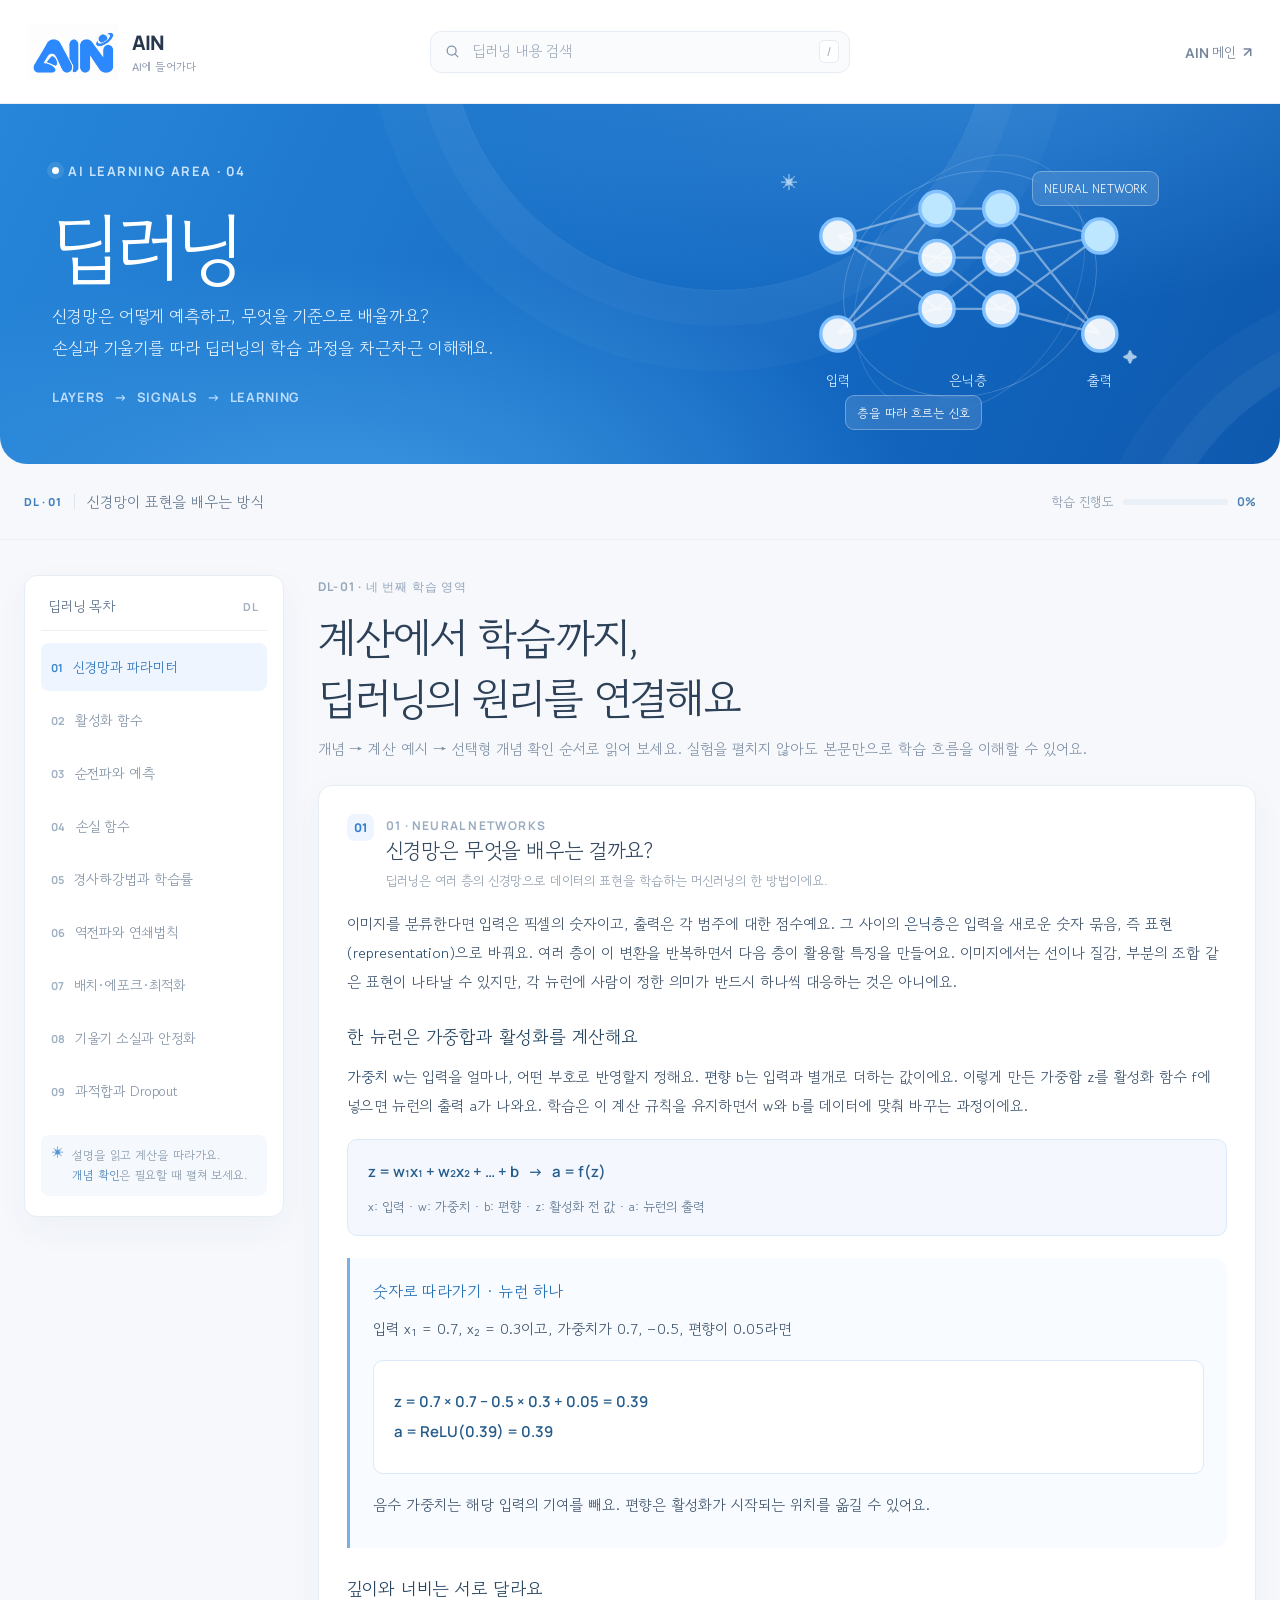
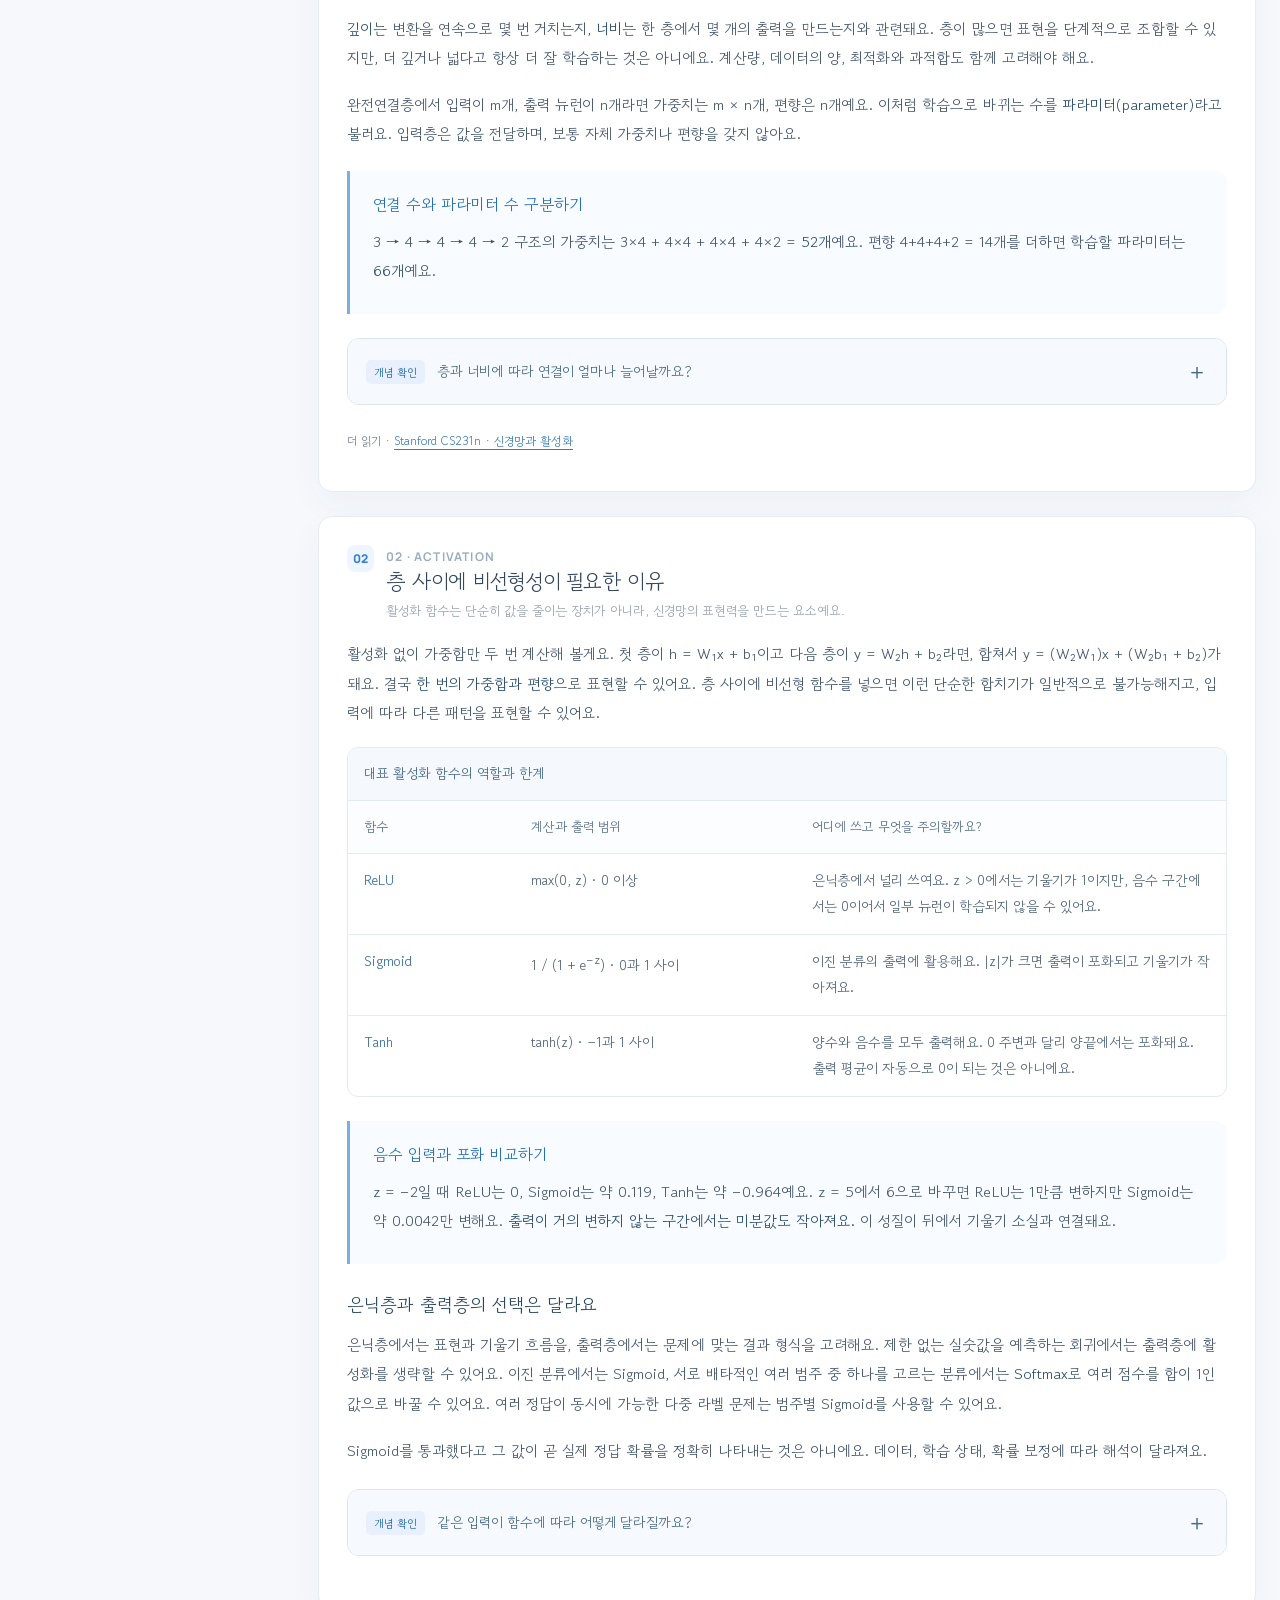
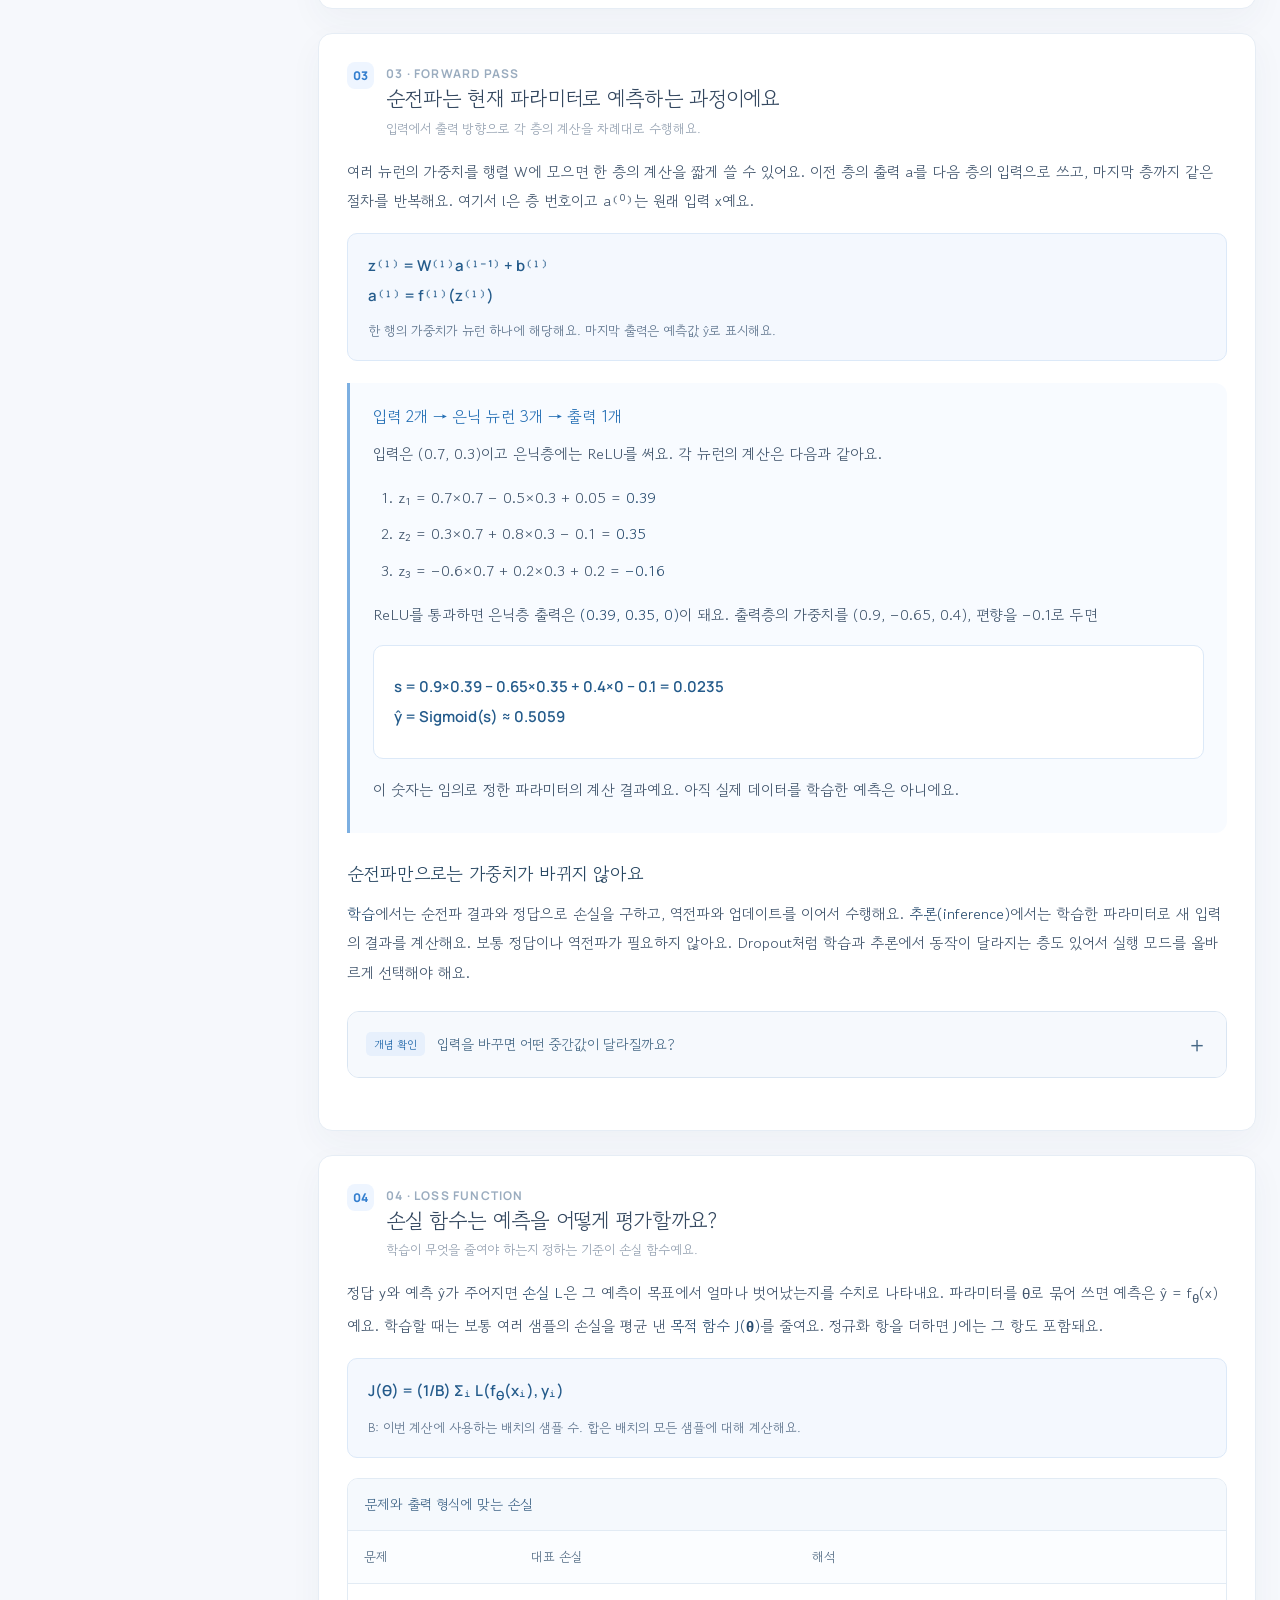
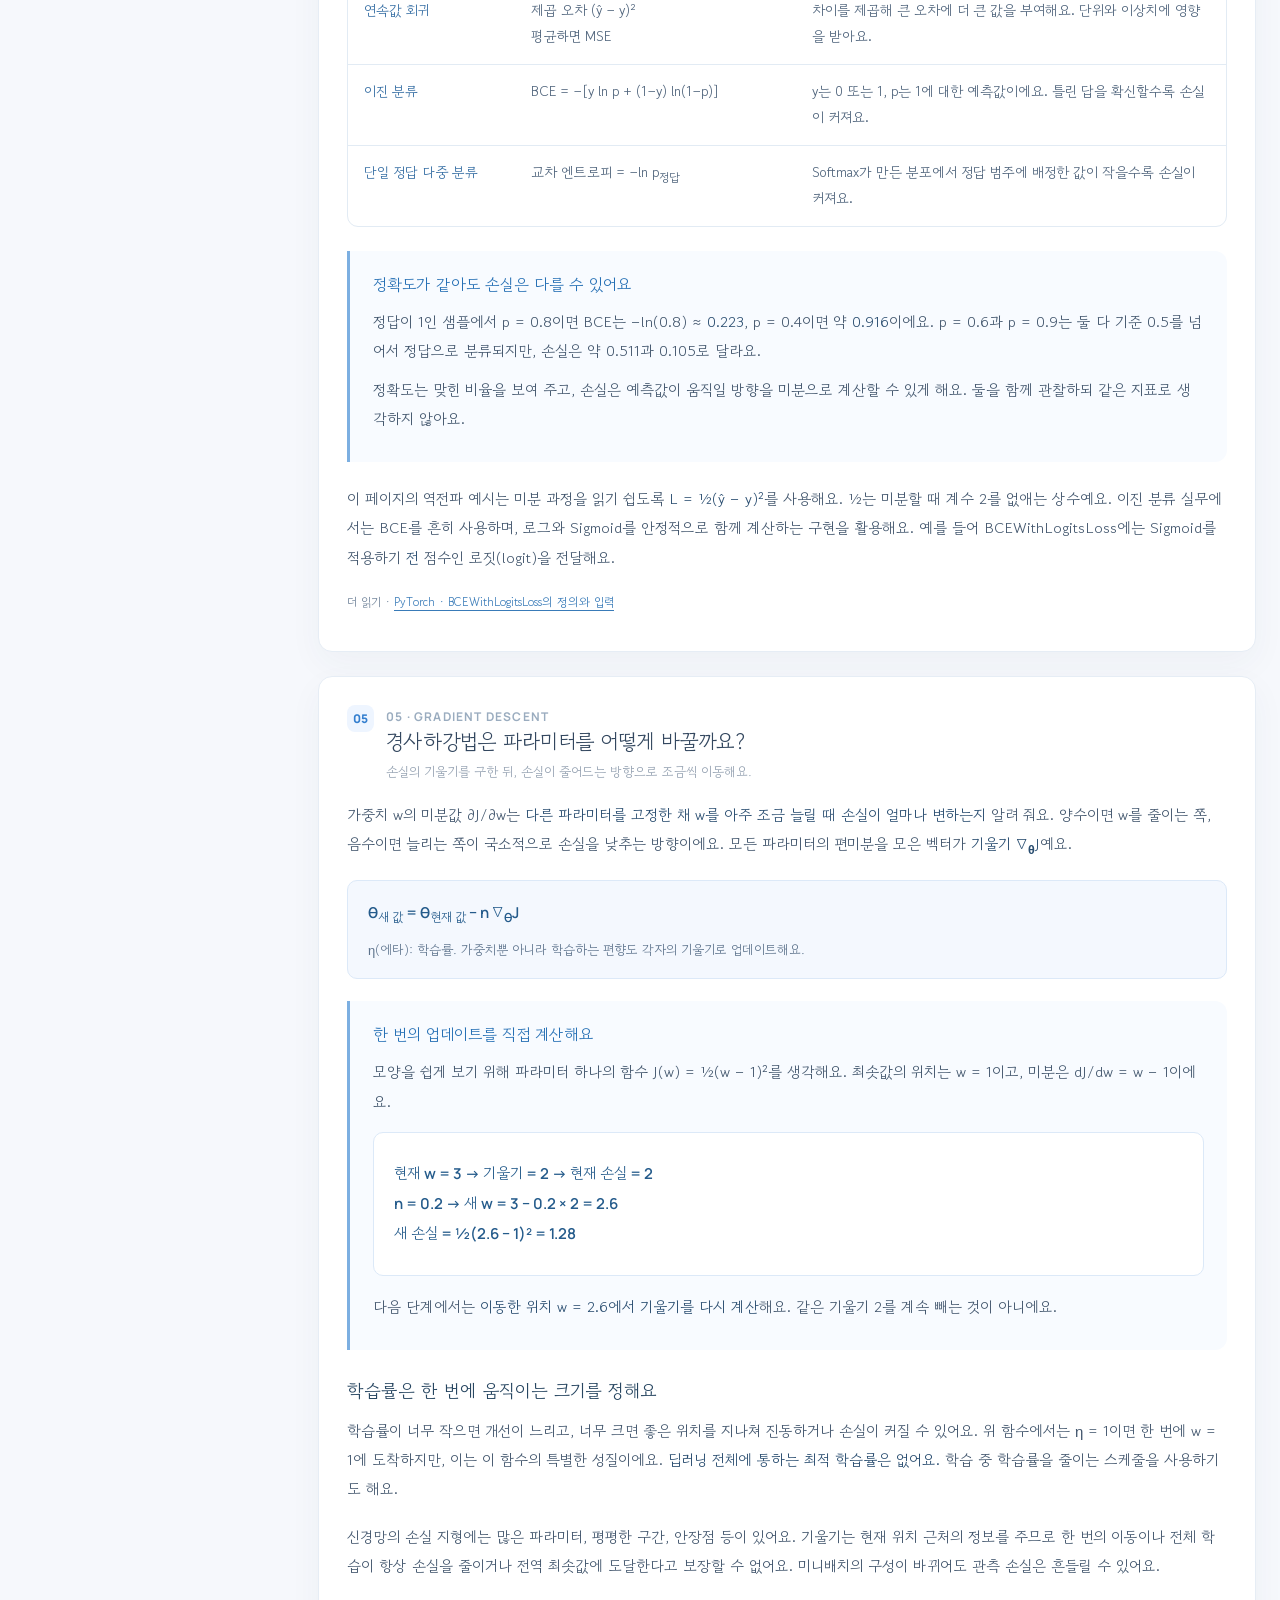
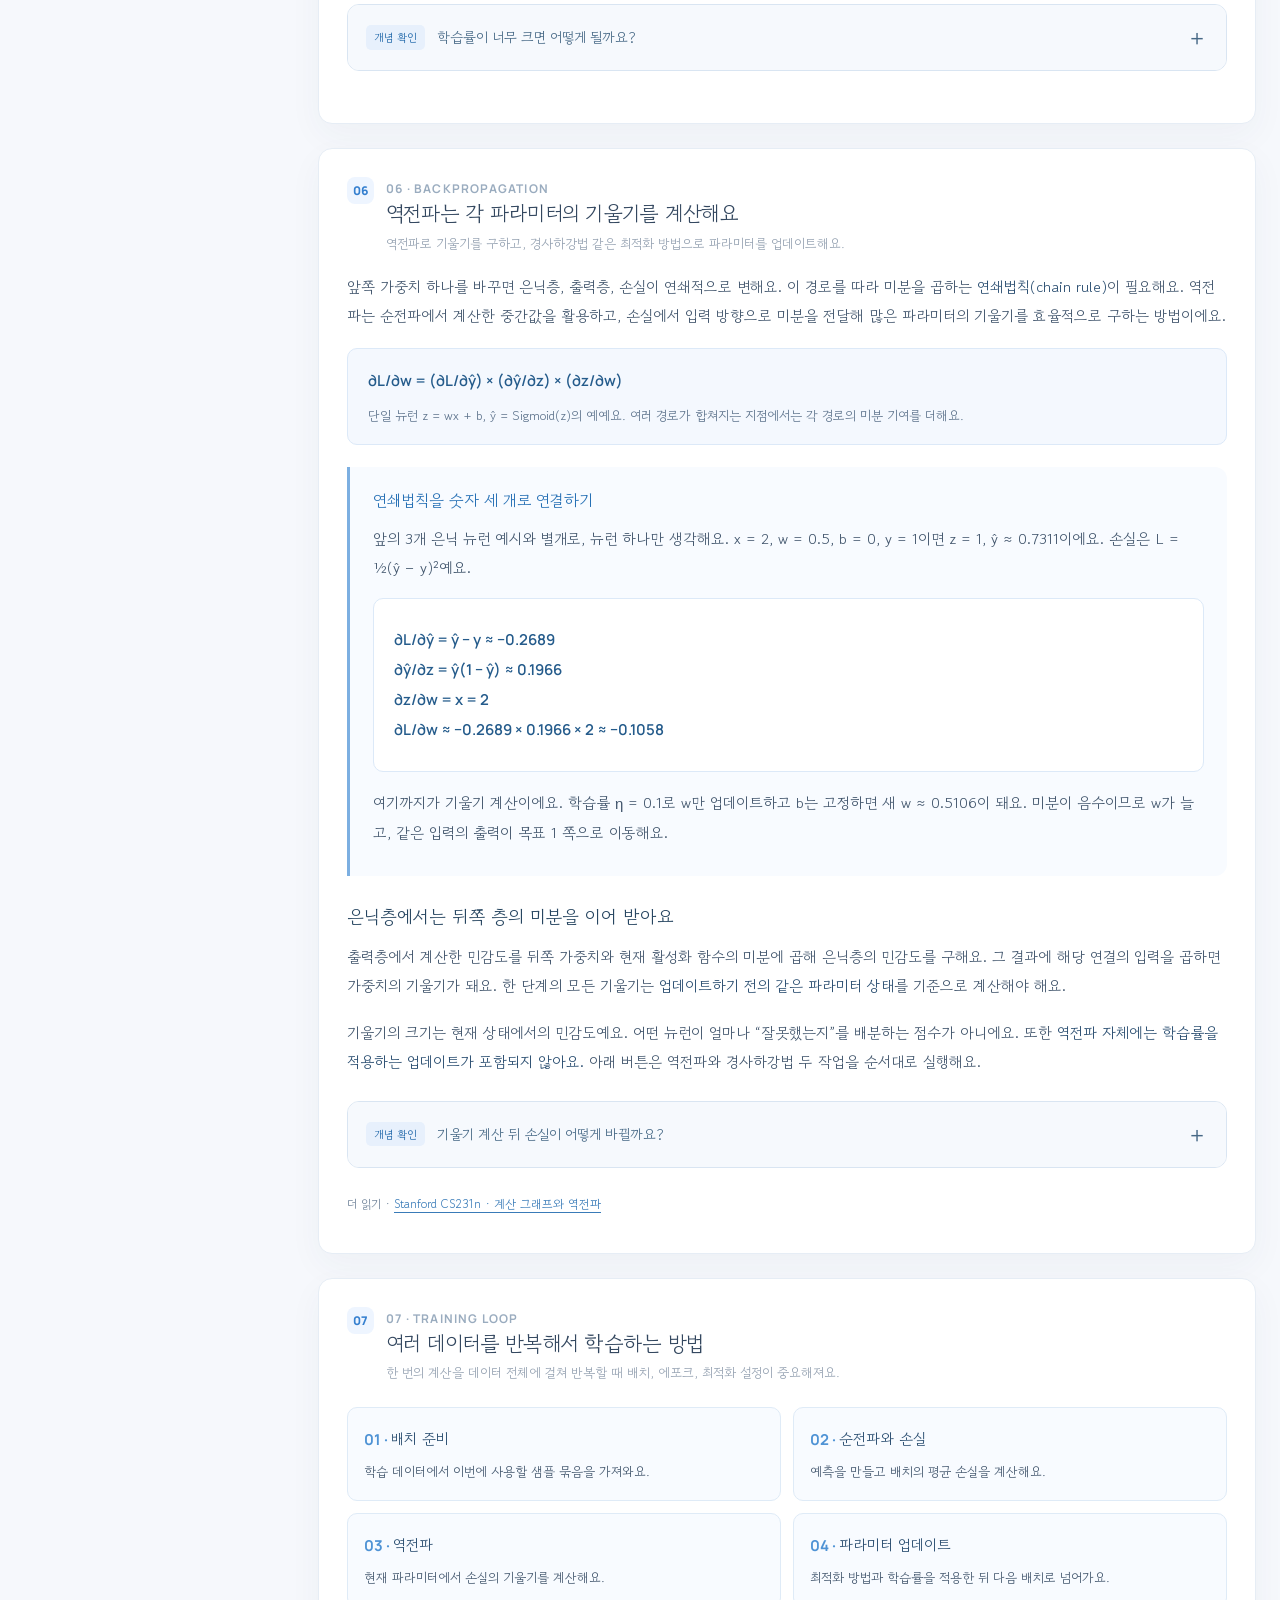
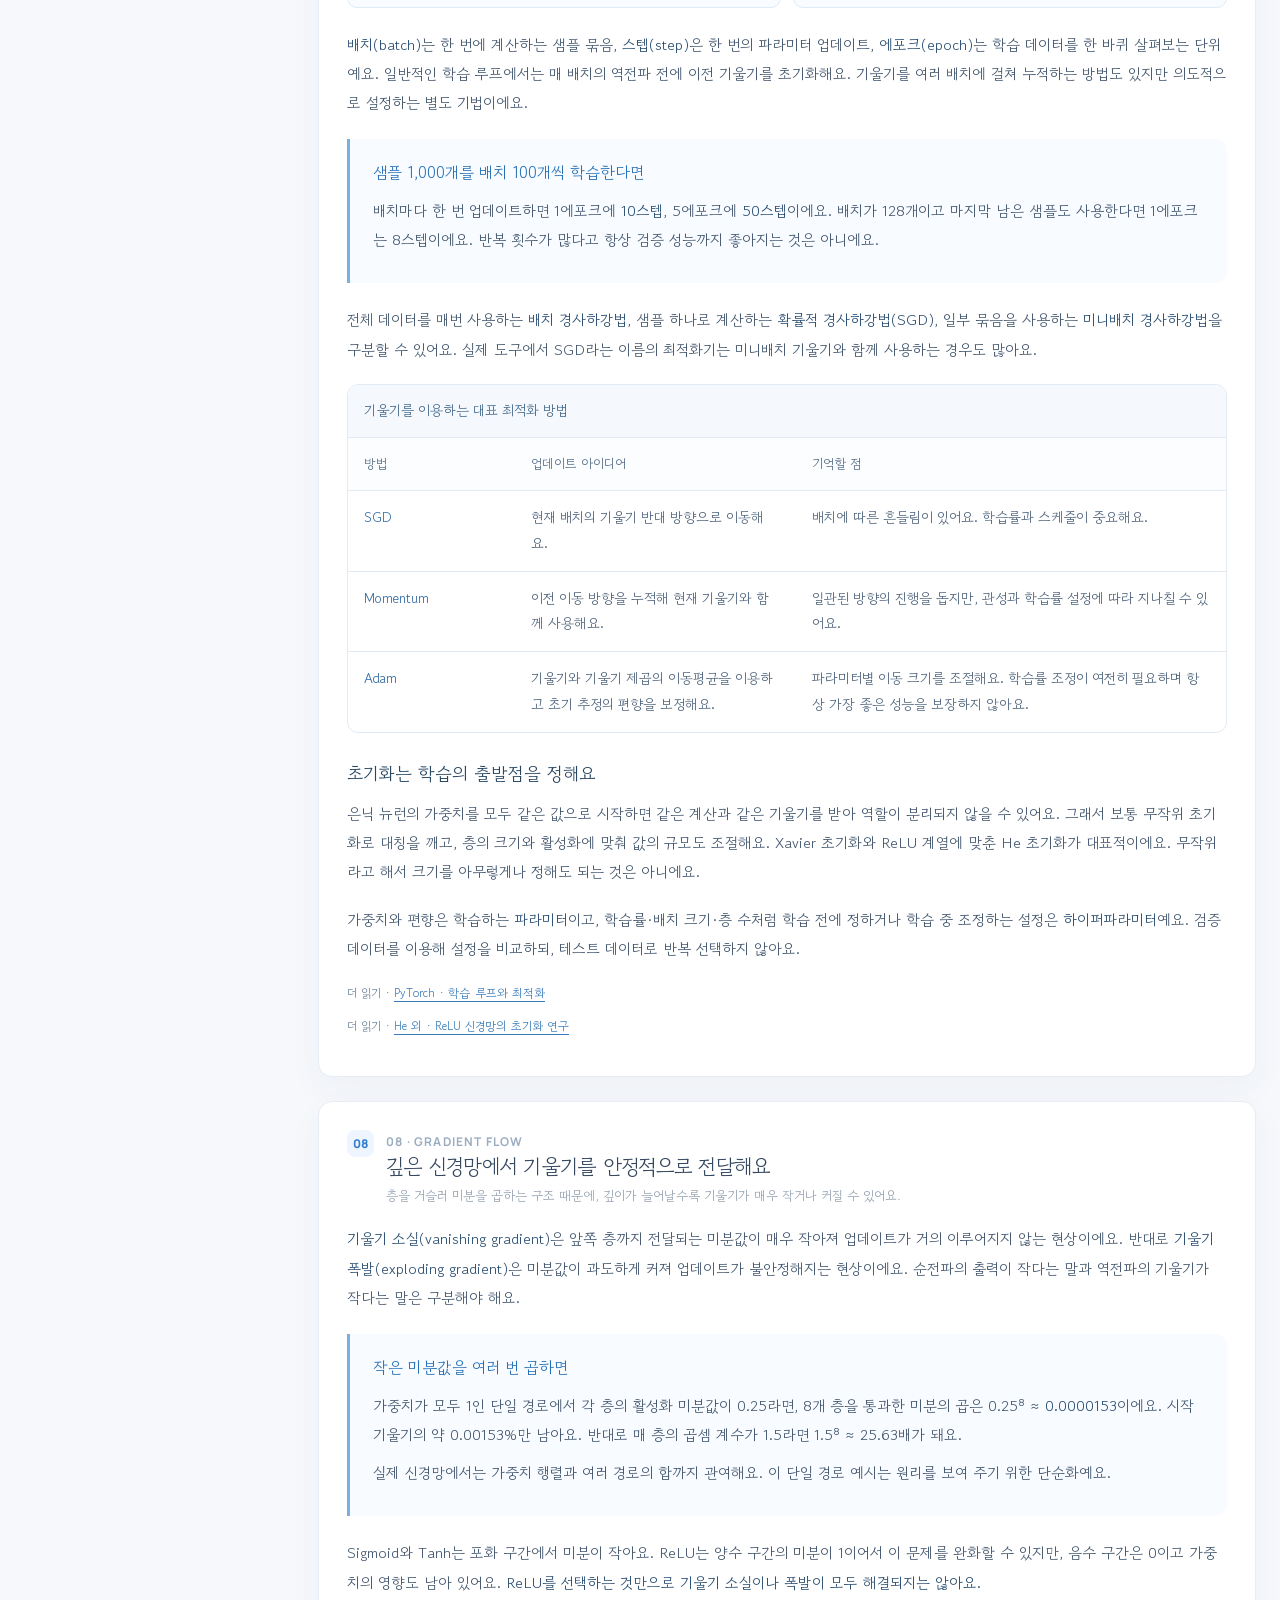
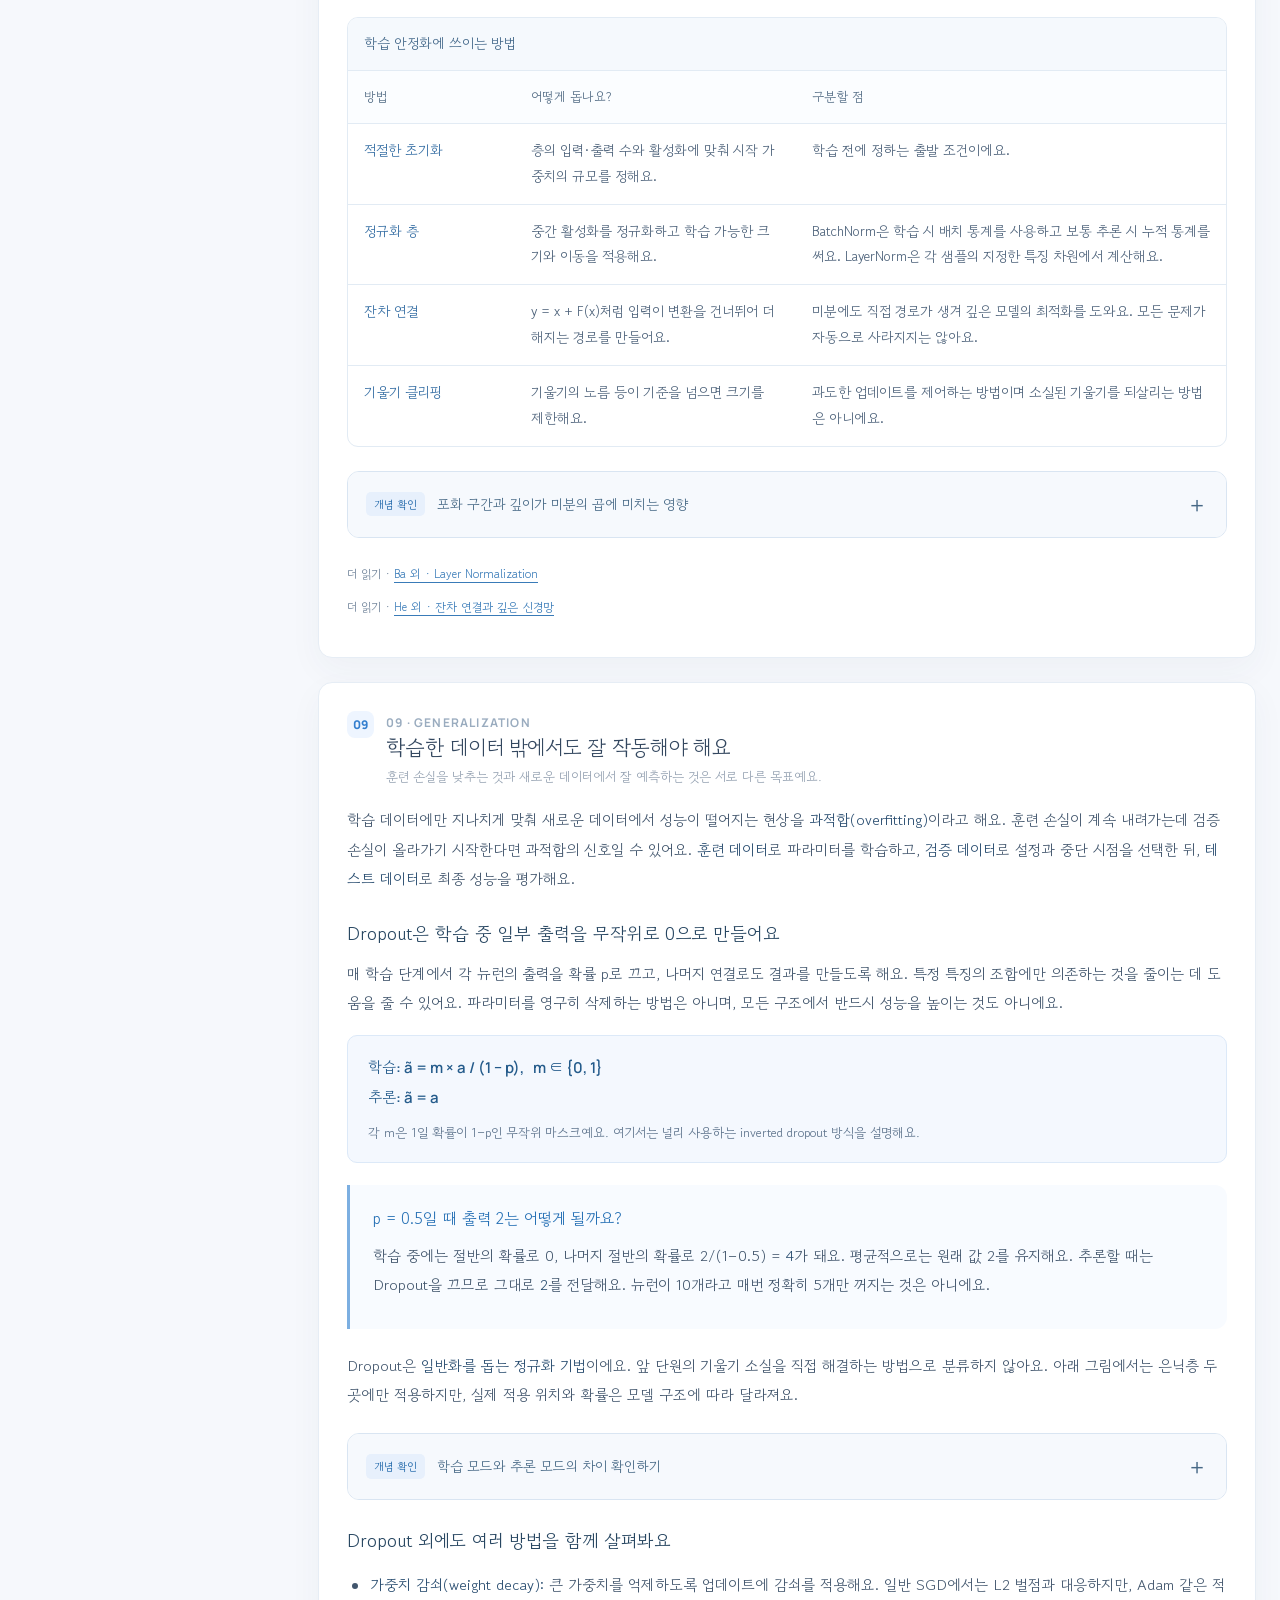
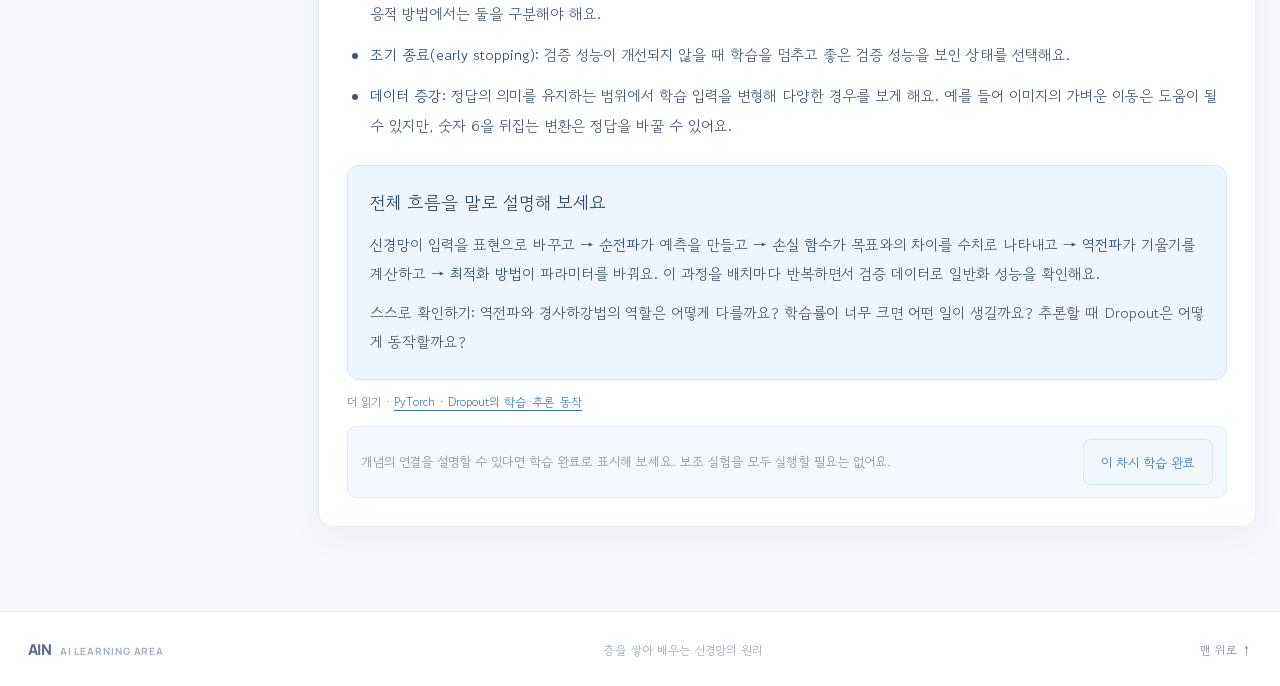
==== commit 55250a7e: "Expand deep learning lesson with concept-first explanations" ====
--- a/deep-learning.html
+++ b/deep-learning.html
@@ -4,13 +4,13 @@
   <meta charset="UTF-8" />
   <meta name="viewport" content="width=device-width, initial-scale=1.0" />
   <meta name="theme-color" content="#1769c5" />
-  <meta name="description" content="신경망의 층, 활성화, 순전파와 역전파 등 딥러닝의 핵심 원리를 직접 조작하며 배워요." />
+  <meta name="description" content="신경망, 손실 함수, 경사하강법, 역전파부터 학습 안정화와 과적합까지 개념과 계산 예시로 배우는 딥러닝 수업입니다." />
   <title>딥러닝 | AIN</title>
   <link rel="preconnect" href="https://fonts.googleapis.com" />
   <link rel="preconnect" href="https://fonts.gstatic.com" crossorigin />
   <link href="https://fonts.googleapis.com/css2?family=DM+Sans:wght@400;500;600;700;800&family=Gowun+Dodum&family=Manrope:wght@400;500;600;700;800&display=swap" rel="stylesheet" />
-  <link rel="stylesheet" href="./styles.css?v=dl-layout-20261028" />
-  <link rel="stylesheet" href="./deep-learning.css?v=dl-layout-20261028" />
+  <link rel="stylesheet" href="./styles.css?v=dl-concepts-20261029" />
+  <link rel="stylesheet" href="./deep-learning.css?v=dl-concepts-20261029" />
 </head>
 <body>
   <div class="learning-app" id="top">
@@ -27,13 +27,13 @@
         <div class="course-hero-copy">
           <div class="hero-eyebrow"><span></span> AI LEARNING AREA · 04</div>
           <h1 id="courseTitle">딥러닝</h1>
-          <p>신경망은 층을 거치며 표현을 만들고, 결과의 오차를 거슬러 가중치를 조정해요.<br class="desktop-break" /> 눈에 보이지 않는 신호의 흐름을 직접 살펴보세요.</p>
+          <p>신경망은 어떻게 예측하고, 무엇을 기준으로 배울까요?<br class="desktop-break" /> 손실과 기울기를 따라 딥러닝의 학습 과정을 차근차근 이해해요.</p>
           <div class="hero-tags" aria-label="학습 주제"><span>LAYERS</span><span aria-hidden="true">→</span><span>SIGNALS</span><span aria-hidden="true">→</span><span>LEARNING</span></div>
         </div>
         <div class="math-illustration dl-hero-illustration" aria-hidden="true">
           <div class="math-orbit orbit-one"></div><div class="math-orbit orbit-two"></div>
           <svg class="dl-hero-network" viewBox="0 0 360 230" focusable="false">
-            <g class="hero-connections"><path d="M64 72 151 48M64 72 151 91M64 72 151 136M64 158 151 48M64 158 151 91M64 158 151 136M207 48 294 72M207 91 294 72M207 136 294 72M207 48 294 158M207 91 294 158M207 136 294 158" /></g>
+            <g class="hero-connections"><path d="M64 72 151 48M64 72 151 91M64 72 151 136M64 158 151 48M64 158 151 91M64 158 151 136M151 48 207 48M151 48 207 91M151 91 207 48M151 91 207 91M151 91 207 136M151 136 207 91M151 136 207 136M207 48 294 72M207 91 294 72M207 136 294 72M207 48 294 158M207 91 294 158M207 136 294 158" /></g>
             <g class="hero-neurons"><circle cx="64" cy="72" r="15"/><circle cx="64" cy="158" r="15"/><circle cx="151" cy="48" r="15"/><circle cx="151" cy="91" r="15"/><circle cx="151" cy="136" r="15"/><circle cx="207" cy="48" r="15"/><circle cx="207" cy="91" r="15"/><circle cx="207" cy="136" r="15"/><circle cx="294" cy="72" r="15"/><circle cx="294" cy="158" r="15"/></g>
             <text x="64" y="204">입력</text><text x="178" y="204">은닉층</text><text x="294" y="204">출력</text>
           </svg>
@@ -49,19 +49,25 @@
         <aside class="course-sidebar" aria-label="딥러닝 목차">
           <div class="sidebar-heading"><span>딥러닝 목차</span><small>DL</small></div>
           <nav class="lesson-nav" id="lessonNavigation">
-            <a href="#network" data-nav-section="network"><span class="nav-number">01</span><span>층으로 표현하기</span></a>
-            <a href="#activation" data-nav-section="activation"><span class="nav-number">02</span><span>활성화와 표현력</span></a>
-            <a href="#forward" data-nav-section="forward"><span class="nav-number">03</span><span>순전파</span></a>
-            <a href="#backprop" data-nav-section="backprop"><span class="nav-number">04</span><span>역전파</span></a>
-            <a href="#stability" data-nav-section="stability"><span class="nav-number">05</span><span>깊은 층의 안정화</span></a>
-          </nav>
-          <div class="sidebar-note"><span class="note-icon" aria-hidden="true">✳</span><p>신경망 안에서 <strong>신호가 바뀌는 과정</strong>을 조작해 보세요.</p></div>
+<a href="#network" data-nav-section="network"><span class="nav-number">01</span><span>신경망과 파라미터</span></a>
+<a href="#activation" data-nav-section="activation"><span class="nav-number">02</span><span>활성화 함수</span></a>
+<a href="#forward" data-nav-section="forward"><span class="nav-number">03</span><span>순전파와 예측</span></a>
+<a href="#loss" data-nav-section="loss"><span class="nav-number">04</span><span>손실 함수</span></a>
+<a href="#gradient-descent" data-nav-section="gradient-descent"><span class="nav-number">05</span><span>경사하강법과 학습률</span></a>
+<a href="#backprop" data-nav-section="backprop"><span class="nav-number">06</span><span>역전파와 연쇄법칙</span></a>
+<a href="#training" data-nav-section="training"><span class="nav-number">07</span><span>배치·에포크·최적화</span></a>
+<a href="#stability" data-nav-section="stability"><span class="nav-number">08</span><span>기울기 소실과 안정화</span></a>
+<a href="#generalization" data-nav-section="generalization"><span class="nav-number">09</span><span>과적합과 Dropout</span></a>
+</nav>
+          <div class="sidebar-note"><span class="note-icon" aria-hidden="true">✳</span><p>설명을 읽고 계산을 따라가요.<br /><strong>개념 확인</strong>은 필요할 때 펼쳐 보세요.</p></div>
         </aside>
         <article class="lesson-content" id="lessonContent">
-          <header class="lesson-heading"><span class="eyebrow">DL-01 · 네 번째 학습 영역</span><h2>층을 쌓아 표현을 만들고,<br class="desktop-break" /> 오차를 따라 고쳐요</h2><p>직접 신경망을 움직이며 딥러닝의 핵심 원리를 알아봐요.</p></header>
-          <section class="lesson-section" id="network" data-searchable aria-labelledby="networkTitle">
-            <div class="section-title-row"><span class="section-index">01</span><div><span class="card-kicker">01 · LAYERS</span><h3 id="networkTitle">층을 쌓아 신경망의 표현을 만들어요</h3><p>각 층은 앞 층에서 받은 신호를 새 표현으로 바꿔 다음 층에 전달해요. 여러 층을 거치며 간단한 표현을 조합해 더 복잡한 특징을 나타낼 수 있어요.</p></div></div>
-            <div class="dl-lab dl-architecture-lab">
+<header class="lesson-heading"><span class="eyebrow">DL-01 · 네 번째 학습 영역</span><h2>계산에서 학습까지,<br class="desktop-break" /> 딥러닝의 원리를 연결해요</h2><p>개념 → 계산 예시 → 선택형 개념 확인 순서로 읽어 보세요. 실험을 펼치지 않아도 본문만으로 학습 흐름을 이해할 수 있어요.</p></header>
+<section class="lesson-section" id="network" data-searchable aria-labelledby="networkTitle">
+            <div class="section-title-row"><span class="section-index">01</span><div><span class="card-kicker">01 · NEURAL NETWORKS</span><h3 id="networkTitle">신경망은 무엇을 배우는 걸까요?</h3><p>딥러닝은 여러 층의 신경망으로 데이터의 표현을 학습하는 머신러닝의 한 방법이에요.</p></div></div>
+            <div class="dl-prose"><p>이미지를 분류한다면 입력은 픽셀의 숫자이고, 출력은 각 범주에 대한 점수예요. 그 사이의 <strong>은닉층</strong>은 입력을 새로운 숫자 묶음, 즉 <strong>표현(representation)</strong>으로 바꿔요. 여러 층이 이 변환을 반복하면서 다음 층이 활용할 특징을 만들어요. 이미지에서는 선이나 질감, 부분의 조합 같은 표현이 나타날 수 있지만, 각 뉴런에 사람이 정한 의미가 반드시 하나씩 대응하는 것은 아니에요.</p>
+<h4>한 뉴런은 가중합과 활성화를 계산해요</h4>
+<p><strong>가중치 w</strong>는 입력을 얼마나, 어떤 부호로 반영할지 정해요. <strong>편향 b</strong>는 입력과 별개로 더하는 값이에요. 이렇게 만든 가중합 z를 활성화 함수 f에 넣으면 뉴런의 출력 a가 나와요. 학습은 이 계산 규칙을 유지하면서 w와 b를 데이터에 맞춰 바꾸는 과정이에요.</p><div class="dl-formula"><p>z = w₁x₁ + w₂x₂ + … + b &nbsp; → &nbsp; a = f(z)</p><small>x: 입력 · w: 가중치 · b: 편향 · z: 활성화 전 값 · a: 뉴런의 출력</small></div><aside class="dl-worked-example"><h4>숫자로 따라가기 · 뉴런 하나</h4><p>입력 x₁ = 0.7, x₂ = 0.3이고, 가중치가 0.7, −0.5, 편향이 0.05라면</p><div class="dl-formula"><p>z = 0.7 × 0.7 − 0.5 × 0.3 + 0.05 = 0.39<br>a = ReLU(0.39) = 0.39</p></div><p>음수 가중치는 해당 입력의 기여를 빼요. 편향은 활성화가 시작되는 위치를 옮길 수 있어요.</p></aside><h4>깊이와 너비는 서로 달라요</h4><p><strong>깊이</strong>는 변환을 연속으로 몇 번 거치는지, <strong>너비</strong>는 한 층에서 몇 개의 출력을 만드는지와 관련돼요. 층이 많으면 표현을 단계적으로 조합할 수 있지만, 더 깊거나 넓다고 항상 더 잘 학습하는 것은 아니에요. 계산량, 데이터의 양, 최적화와 과적합도 함께 고려해야 해요.</p><p>완전연결층에서 입력이 m개, 출력 뉴런이 n개라면 가중치는 m × n개, 편향은 n개예요. 이처럼 학습으로 바뀌는 수를 <strong>파라미터(parameter)</strong>라고 불러요. 입력층은 값을 전달하며, 보통 자체 가중치나 편향을 갖지 않아요.</p><aside class="dl-worked-example"><h4>연결 수와 파라미터 수 구분하기</h4><p>3 → 4 → 4 → 4 → 2 구조의 가중치는 3×4 + 4×4 + 4×4 + 4×2 = <strong>52개</strong>예요. 편향 4+4+4+2 = 14개를 더하면 학습할 파라미터는 <strong>66개</strong>예요.</p></aside><details class="dl-supplement"><summary><span class="dl-supplement-label">개념 확인</span><span>층과 너비에 따라 연결이 얼마나 늘어날까요?</span><span class="dl-expand" aria-hidden="true">＋</span></summary><div class="dl-supplement-body"><p class="dl-observe"><strong>관찰할 것</strong> 은닉층 수를 고정하고 너비를 늘려 보세요. 뉴런 수와 연결 수가 같은 비율로 늘어나는지 비교해요.</p><div class="dl-lab dl-architecture-lab">
               <div class="dl-panel dl-control-panel">
                 <h4>신경망 구조 바꾸기</h4>
                 <label class="dl-range-label" for="depthControl"><span>은닉층 수</span><output id="depthValue">3층</output></label>
@@ -69,23 +75,18 @@
                 <label class="dl-range-label" for="widthControl"><span>층마다 뉴런 수</span><output id="widthValue">4개</output></label>
                 <input id="widthControl" type="range" min="2" max="5" step="1" value="4" />
                 <div class="dl-stat-row"><span>전체 은닉 뉴런</span><strong id="neuronCount">12개</strong></div>
-                <div class="dl-stat-row"><span>층 사이 연결</span><strong id="connectionCount">64개</strong></div>
+                <div class="dl-stat-row"><span>층 사이 연결</span><strong id="connectionCount">52개</strong></div>
               </div>
               <div class="dl-panel dl-visual-panel">
                 <div class="dl-panel-heading"><h4>입력층 → 은닉층 → 출력층</h4><span class="dl-badge">구조 보기</span></div>
                 <svg id="architectureGraph" class="dl-network-svg" viewBox="0 0 760 280" role="img" aria-label="은닉층 수와 뉴런 수를 조절하는 신경망 구조"></svg>
                 <p class="dl-caption" id="architectureCaption">은닉층 3개와 층별 뉴런 4개로 구성된 신경망이에요.</p>
               </div>
-            </div>
-            <div class="dl-concept-grid">
-              <article class="concept-card"><strong class="dl-card-title">입력층</strong><p>이미지나 문장처럼 모델이 살펴볼 자료를 받아요.</p></article>
-              <article class="concept-card"><strong class="dl-card-title">은닉층</strong><p>앞 층의 신호를 조합해 다음 단계에 쓸 표현을 만들어요.</p></article>
-              <article class="concept-card"><strong class="dl-card-title">출력층</strong><p>층을 모두 지난 신호를 결과로 내보내요.</p></article>
-            </div>
-          </section>
-          <section class="lesson-section" id="activation" data-searchable aria-labelledby="activationTitle">
-            <div class="section-title-row"><span class="section-index">02</span><div><span class="card-kicker">02 · ACTIVATION</span><h3 id="activationTitle">활성화가 층마다 다른 표현을 가능하게 해요</h3><p>뉴런은 받은 신호를 활성화 함수에 통과시켜 다음 층에 보낼 값을 만들어요. 비선형 활성화가 있어야 층을 쌓았을 때 단순한 변환을 넘어 더 복잡한 관계를 표현할 수 있어요.</p></div></div>
-            <div class="dl-lab dl-activation-lab">
+            </div><p class="dl-takeaway"><strong>설명과 연결하기</strong> 그림의 선 하나는 가중치 하나예요. 화면의 연결 수에는 편향이 포함되지 않으며, 이 도구는 구조만 보여 주고 모델을 학습시키지는 않아요.</p></div></details><p class="dl-source">더 읽기 · <a href="https://cs231n.github.io/neural-networks-1/">Stanford CS231n · 신경망과 활성화</a></p></div>
+          </section>
+<section class="lesson-section" id="activation" data-searchable aria-labelledby="activationTitle">
+            <div class="section-title-row"><span class="section-index">02</span><div><span class="card-kicker">02 · ACTIVATION</span><h3 id="activationTitle">층 사이에 비선형성이 필요한 이유</h3><p>활성화 함수는 단순히 값을 줄이는 장치가 아니라, 신경망의 표현력을 만드는 요소예요.</p></div></div>
+            <div class="dl-prose"><p>활성화 없이 가중합만 두 번 계산해 볼게요. 첫 층이 h = W₁x + b₁이고 다음 층이 y = W₂h + b₂라면, 합쳐서 y = (W₂W₁)x + (W₂b₁ + b₂)가 돼요. 결국 <strong>한 번의 가중합과 편향</strong>으로 표현할 수 있어요. 층 사이에 비선형 함수를 넣으면 이런 단순한 합치기가 일반적으로 불가능해지고, 입력에 따라 다른 패턴을 표현할 수 있어요.</p><div class="dl-table-wrap" tabindex="0" role="region" aria-label="대표 활성화 함수의 역할과 한계"><table class="dl-table"><caption>대표 활성화 함수의 역할과 한계</caption><thead><tr><th scope="col">함수</th><th scope="col">계산과 출력 범위</th><th scope="col">어디에 쓰고 무엇을 주의할까요?</th></tr></thead><tbody><tr><th scope="row">ReLU</th><td>max(0, z) · 0 이상</td><td>은닉층에서 널리 쓰여요. z &gt; 0에서는 기울기가 1이지만, 음수 구간에서는 0이어서 일부 뉴런이 학습되지 않을 수 있어요.</td></tr><tr><th scope="row">Sigmoid</th><td>1 / (1 + e<sup>−z</sup>) · 0과 1 사이</td><td>이진 분류의 출력에 활용해요. |z|가 크면 출력이 포화되고 기울기가 작아져요.</td></tr><tr><th scope="row">Tanh</th><td>tanh(z) · −1과 1 사이</td><td>양수와 음수를 모두 출력해요. 0 주변과 달리 양끝에서는 포화돼요. 출력 평균이 자동으로 0이 되는 것은 아니에요.</td></tr></tbody></table></div><aside class="dl-worked-example"><h4>음수 입력과 포화 비교하기</h4><p>z = −2일 때 ReLU는 0, Sigmoid는 약 0.119, Tanh는 약 −0.964예요. z = 5에서 6으로 바꾸면 ReLU는 1만큼 변하지만 Sigmoid는 약 0.0042만 변해요. <strong>출력이 거의 변하지 않는 구간에서는 미분값도 작아져요.</strong> 이 성질이 뒤에서 기울기 소실과 연결돼요.</p></aside><h4>은닉층과 출력층의 선택은 달라요</h4><p>은닉층에서는 표현과 기울기 흐름을, 출력층에서는 문제에 맞는 결과 형식을 고려해요. 제한 없는 실숫값을 예측하는 회귀에서는 출력층에 활성화를 생략할 수 있어요. 이진 분류에서는 Sigmoid, 서로 배타적인 여러 범주 중 하나를 고르는 분류에서는 <strong>Softmax</strong>로 여러 점수를 합이 1인 값으로 바꿀 수 있어요. 여러 정답이 동시에 가능한 다중 라벨 문제는 범주별 Sigmoid를 사용할 수 있어요.</p><p>Sigmoid를 통과했다고 그 값이 곧 실제 정답 확률을 정확히 나타내는 것은 아니에요. 데이터, 학습 상태, 확률 보정에 따라 해석이 달라져요.</p><details class="dl-supplement"><summary><span class="dl-supplement-label">개념 확인</span><span>같은 입력이 함수에 따라 어떻게 달라질까요?</span><span class="dl-expand" aria-hidden="true">＋</span></summary><div class="dl-supplement-body"><p class="dl-observe"><strong>관찰할 것</strong> 입력 z를 −2, 0, 5 근처로 바꾸고 세 함수의 출력을 비교해 보세요.</p><div class="dl-lab dl-activation-lab">
               <div class="dl-panel dl-control-panel">
                 <h4>뉴런의 활성화 바꾸기</h4>
                 <label for="activationSelect">활성화 함수</label>
@@ -100,13 +101,17 @@
                 <svg id="activationGraph" class="dl-activation-svg" viewBox="0 0 520 260" role="img" aria-label="선택한 활성화 함수의 입력과 출력 관계"></svg>
                 <p class="dl-caption">점이 현재 입력 위치예요. 함수를 바꾸고 입력 신호를 움직여 보세요.</p>
               </div>
-            </div>
-          </section>
-          <section class="lesson-section" id="forward" data-searchable aria-labelledby="forwardTitle">
-            <div class="section-title-row"><span class="section-index">03</span><div><span class="card-kicker">03 · FORWARD PASS</span><h3 id="forwardTitle">순전파로 입력이 결과가 돼요</h3><p>입력층의 값은 은닉층을 차례로 통과하고, 각 뉴런에서 변환된 뒤 출력층까지 이동해요. 아래 예시는 작은 신경망을 통과하는 신호를 실시간으로 보여줘요.</p></div></div>
-            <div class="dl-lab dl-forward-lab">
-              <div class="dl-panel dl-control-panel">
-                <h4>입력 신호 조절하기</h4>
+            </div><p class="dl-takeaway"><strong>설명과 연결하기</strong> 곡선의 높이는 출력값이고, 그 지점의 기울기는 입력 변화에 대한 민감도예요. 두 값은 서로 달라요.</p></div></details></div>
+          </section>
+<section class="lesson-section" id="forward" data-searchable aria-labelledby="forwardTitle">
+            <div class="section-title-row"><span class="section-index">03</span><div><span class="card-kicker">03 · FORWARD PASS</span><h3 id="forwardTitle">순전파는 현재 파라미터로 예측하는 과정이에요</h3><p>입력에서 출력 방향으로 각 층의 계산을 차례대로 수행해요.</p></div></div>
+            <div class="dl-prose"><p>여러 뉴런의 가중치를 행렬 W에 모으면 한 층의 계산을 짧게 쓸 수 있어요. 이전 층의 출력 a를 다음 층의 입력으로 쓰고, 마지막 층까지 같은 절차를 반복해요. 여기서 l은 층 번호이고 a⁽⁰⁾는 원래 입력 x예요.</p><div class="dl-formula"><p>z⁽ˡ⁾ = W⁽ˡ⁾a⁽ˡ⁻¹⁾ + b⁽ˡ⁾<br>a⁽ˡ⁾ = f⁽ˡ⁾(z⁽ˡ⁾)</p><small>한 행의 가중치가 뉴런 하나에 해당해요. 마지막 출력은 예측값 ŷ로 표시해요.</small></div><aside class="dl-worked-example"><h4>입력 2개 → 은닉 뉴런 3개 → 출력 1개</h4><p>입력은 (0.7, 0.3)이고 은닉층에는 ReLU를 써요. 각 뉴런의 계산은 다음과 같아요.</p>
+<ol class="dl-calculation"><li>z₁ = 0.7×0.7 − 0.5×0.3 + 0.05 = <strong>0.39</strong></li><li>z₂ = 0.3×0.7 + 0.8×0.3 − 0.1 = <strong>0.35</strong></li><li>z₃ = −0.6×0.7 + 0.2×0.3 + 0.2 = <strong>−0.16</strong></li></ol>
+<p>ReLU를 통과하면 은닉층 출력은 <strong>(0.39, 0.35, 0)</strong>이 돼요. 출력층의 가중치를 (0.9, −0.65, 0.4), 편향을 −0.1로 두면</p><div class="dl-formula"><p>s = 0.9×0.39 − 0.65×0.35 + 0.4×0 − 0.1 = 0.0235<br>ŷ = Sigmoid(s) ≈ 0.5059</p></div><p>이 숫자는 임의로 정한 파라미터의 계산 결과예요. 아직 실제 데이터를 학습한 예측은 아니에요.</p></aside><h4>순전파만으로는 가중치가 바뀌지 않아요</h4><p><strong>학습</strong>에서는 순전파 결과와 정답으로 손실을 구하고, 역전파와 업데이트를 이어서 수행해요. <strong>추론(inference)</strong>에서는 학습한 파라미터로 새 입력의 결과를 계산해요. 보통 정답이나 역전파가 필요하지 않아요. Dropout처럼 학습과 추론에서 동작이 달라지는 층도 있어서 실행 모드를 올바르게 선택해야 해요.</p><details class="dl-supplement"><summary><span class="dl-supplement-label">개념 확인</span><span>입력을 바꾸면 어떤 중간값이 달라질까요?</span><span class="dl-expand" aria-hidden="true">＋</span></summary><div class="dl-supplement-body"><p class="dl-observe"><strong>관찰할 것</strong> ReLU와 기본 입력 (0.7, 0.3)에서 본문의 계산을 확인한 뒤 특징 A만 바꿔 보세요.</p><div class="dl-lab dl-forward-lab">
+              <div class="dl-panel dl-control-panel">
+                <h4>고정 신경망의 순전파</h4>
+                <label for="forwardActivation">은닉층 활성화 함수</label>
+                <select id="forwardActivation"><option value="relu">ReLU · 본문 예시</option><option value="sigmoid">Sigmoid</option><option value="tanh">Tanh</option></select>
                 <label class="dl-range-label" for="inputA"><span>특징 A</span><output id="inputAValue">0.7</output></label>
                 <input id="inputA" type="range" min="0" max="1" step="0.01" value="0.7" />
                 <label class="dl-range-label" for="inputB"><span>특징 B</span><output id="inputBValue">0.3</output></label>
@@ -118,12 +123,19 @@
                 <svg id="forwardGraph" class="dl-network-svg dl-forward-svg" viewBox="0 0 760 300" role="img" aria-label="두 입력 뉴런, 세 은닉 뉴런, 한 출력 뉴런의 순전파"></svg>
                 <div id="forwardDetails" class="dl-layer-readout" aria-live="polite"></div>
               </div>
-            </div>
-            <p class="dl-note"><strong>읽는 법:</strong> 노드 안의 숫자는 해당 층에서 만들어진 출력값이에요. 밝은 선은 다음 뉴런에 신호를 전달하는 연결을 나타내요. 이 예시는 원리를 보기 위한 작은 고정 신경망이에요.</p>
-          </section>
-          <section class="lesson-section" id="backprop" data-searchable aria-labelledby="backpropTitle">
-            <div class="section-title-row"><span class="section-index">04</span><div><span class="card-kicker">04 · BACKPROPAGATION</span><h3 id="backpropTitle">역전파는 결과의 오차를 거꾸로 전달해요</h3><p>출력과 목표가 다르면, 역전파는 그 차이를 만든 연결을 출력층에서 앞쪽 층으로 거슬러 살펴봐요. 각 가중치가 결과에 끼친 영향을 계산해 신경망의 어느 부분을 어떻게 고칠지 알려줘요.</p></div></div>
-            <div class="dl-lab dl-backprop-lab">
+            </div><p class="dl-takeaway"><strong>설명과 연결하기</strong> 파란 선은 양수 가중치, 주황 선은 음수 가중치예요. 노드의 숫자는 해당 층의 출력이며, 슬라이더를 움직여도 가중치는 학습되지 않아요.</p></div></details></div>
+          </section>
+<section class="lesson-section" id="loss" data-searchable aria-labelledby="lossTitle">
+            <div class="section-title-row"><span class="section-index">04</span><div><span class="card-kicker">04 · LOSS FUNCTION</span><h3 id="lossTitle">손실 함수는 예측을 어떻게 평가할까요?</h3><p>학습이 무엇을 줄여야 하는지 정하는 기준이 손실 함수예요.</p></div></div>
+            <div class="dl-prose"><p>정답 y와 예측 ŷ가 주어지면 <strong>손실 L</strong>은 그 예측이 목표에서 얼마나 벗어났는지를 수치로 나타내요. 파라미터를 θ로 묶어 쓰면 예측은 ŷ = f<sub>θ</sub>(x)예요. 학습할 때는 보통 여러 샘플의 손실을 평균 낸 <strong>목적 함수 J(θ)</strong>를 줄여요. 정규화 항을 더하면 J에는 그 항도 포함돼요.</p><div class="dl-formula"><p>J(θ) = (1/B) Σᵢ L(f<sub>θ</sub>(xᵢ), yᵢ)</p><small>B: 이번 계산에 사용하는 배치의 샘플 수. 합은 배치의 모든 샘플에 대해 계산해요.</small></div><div class="dl-table-wrap" tabindex="0" role="region" aria-label="문제와 출력 형식에 맞는 손실"><table class="dl-table"><caption>문제와 출력 형식에 맞는 손실</caption><thead><tr><th scope="col">문제</th><th scope="col">대표 손실</th><th scope="col">해석</th></tr></thead><tbody><tr><th scope="row">연속값 회귀</th><td>제곱 오차 (ŷ − y)²<br>평균하면 MSE</td><td>차이를 제곱해 큰 오차에 더 큰 값을 부여해요. 단위와 이상치에 영향을 받아요.</td></tr><tr><th scope="row">이진 분류</th><td>BCE = −[y ln p + (1−y) ln(1−p)]</td><td>y는 0 또는 1, p는 1에 대한 예측값이에요. 틀린 답을 확신할수록 손실이 커져요.</td></tr><tr><th scope="row">단일 정답 다중 분류</th><td>교차 엔트로피 = −ln p<sub>정답</sub></td><td>Softmax가 만든 분포에서 정답 범주에 배정한 값이 작을수록 손실이 커져요.</td></tr></tbody></table></div><aside class="dl-worked-example"><h4>정확도가 같아도 손실은 다를 수 있어요</h4><p>정답이 1인 샘플에서 p = 0.8이면 BCE는 −ln(0.8) ≈ <strong>0.223</strong>, p = 0.4이면 약 <strong>0.916</strong>이에요. p = 0.6과 p = 0.9는 둘 다 기준 0.5를 넘어서 정답으로 분류되지만, 손실은 약 0.511과 0.105로 달라요.</p><p>정확도는 맞힌 비율을 보여 주고, 손실은 예측값이 움직일 방향을 미분으로 계산할 수 있게 해요. 둘을 함께 관찰하되 같은 지표로 생각하지 않아요.</p></aside><p>이 페이지의 역전파 예시는 미분 과정을 읽기 쉽도록 <strong>L = ½(ŷ − y)²</strong>를 사용해요. ½는 미분할 때 계수 2를 없애는 상수예요. 이진 분류 실무에서는 BCE를 흔히 사용하며, 로그와 Sigmoid를 안정적으로 함께 계산하는 구현을 활용해요. 예를 들어 BCEWithLogitsLoss에는 Sigmoid를 적용하기 <strong>전</strong> 점수인 로짓(logit)을 전달해요.</p><p class="dl-source">더 읽기 · <a href="https://docs.pytorch.org/docs/stable/generated/torch.nn.BCEWithLogitsLoss.html">PyTorch · BCEWithLogitsLoss의 정의와 입력</a></p></div>
+          </section>
+<section class="lesson-section" id="gradient-descent" data-searchable aria-labelledby="gradient-descentTitle">
+            <div class="section-title-row"><span class="section-index">05</span><div><span class="card-kicker">05 · GRADIENT DESCENT</span><h3 id="gradient-descentTitle">경사하강법은 파라미터를 어떻게 바꿀까요?</h3><p>손실의 기울기를 구한 뒤, 손실이 줄어드는 방향으로 조금씩 이동해요.</p></div></div>
+            <div class="dl-prose"><p>가중치 w의 미분값 ∂J/∂w는 <strong>다른 파라미터를 고정한 채 w를 아주 조금 늘릴 때 손실이 얼마나 변하는지</strong> 알려 줘요. 양수이면 w를 줄이는 쪽, 음수이면 늘리는 쪽이 국소적으로 손실을 낮추는 방향이에요. 모든 파라미터의 편미분을 모은 벡터가 <strong>기울기 ∇<sub>θ</sub>J</strong>예요.</p><div class="dl-formula"><p>θ<sub>새 값</sub> = θ<sub>현재 값</sub> − η ∇<sub>θ</sub>J</p><small>η(에타): 학습률. 가중치뿐 아니라 학습하는 편향도 각자의 기울기로 업데이트해요.</small></div><aside class="dl-worked-example"><h4>한 번의 업데이트를 직접 계산해요</h4><p>모양을 쉽게 보기 위해 파라미터 하나의 함수 J(w) = ½(w − 1)²를 생각해요. 최솟값의 위치는 w = 1이고, 미분은 dJ/dw = w − 1이에요.</p><div class="dl-formula"><p>현재 w = 3 → 기울기 = 2 → 현재 손실 = 2<br>η = 0.2 → 새 w = 3 − 0.2 × 2 = 2.6<br>새 손실 = ½(2.6 − 1)² = 1.28</p></div><p>다음 단계에서는 <strong>이동한 위치 w = 2.6에서 기울기를 다시 계산</strong>해요. 같은 기울기 2를 계속 빼는 것이 아니에요.</p></aside><h4>학습률은 한 번에 움직이는 크기를 정해요</h4><p>학습률이 너무 작으면 개선이 느리고, 너무 크면 좋은 위치를 지나쳐 진동하거나 손실이 커질 수 있어요. 위 함수에서는 η = 1이면 한 번에 w = 1에 도착하지만, 이는 이 함수의 특별한 성질이에요. <strong>딥러닝 전체에 통하는 최적 학습률은 없어요.</strong> 학습 중 학습률을 줄이는 스케줄을 사용하기도 해요.</p><p>신경망의 손실 지형에는 많은 파라미터, 평평한 구간, 안장점 등이 있어요. 기울기는 현재 위치 근처의 정보를 주므로 한 번의 이동이나 전체 학습이 항상 손실을 줄이거나 전역 최솟값에 도달한다고 보장할 수 없어요. 미니배치의 구성이 바뀌어도 관측 손실은 흔들릴 수 있어요.</p><details class="dl-supplement"><summary><span class="dl-supplement-label">개념 확인</span><span>학습률이 너무 크면 어떻게 될까요?</span><span class="dl-expand" aria-hidden="true">＋</span></summary><div class="dl-supplement-body"><p class="dl-observe"><strong>관찰할 것</strong> η = 0.2로 3회 이동한 뒤 η = 2.2로 바꿔 같은 횟수만큼 이동해 보세요. w가 1에 가까워지는지와 손실이 줄어드는지를 함께 읽어요.</p><div class="dl-lab"><div class="dl-panel dl-control-panel"><h4>같은 출발점에서 학습률 비교하기</h4><label for="descentRate">학습률 η</label><select id="descentRate"><option value="0.05">0.05 · 작은 보폭</option><option value="0.2" selected>0.2 · 본문 예시</option><option value="1">1.0 · 이 함수에서 한 번에 도착</option><option value="1.5">1.5 · 넘나들며 수렴</option><option value="2.2">2.2 · 진동하며 발산</option></select><p class="dl-caption">함수 J(w) = ½(w − 1)², 시작 w = 3. 학습률을 바꾸면 같은 시작점으로 초기화돼요.</p><div class="dl-button-row"><button class="button button-primary" id="descentStep" type="button">경사하강법 1회</button><button class="button button-secondary" id="descentReset" type="button">처음부터</button></div></div><div class="dl-panel"><h4>업데이트 기록</h4><div id="descentReadout" class="dl-layer-readout" aria-live="polite"></div><p id="descentMessage" class="dl-caption" aria-live="polite"></p><ol id="descentHistory" class="dl-step-history" aria-label="최근 5회 업데이트"></ol></div></div><p class="dl-takeaway"><strong>설명과 연결하기</strong> 이 실험은 하나의 볼록한 이차함수예요. 실제 신경망의 복잡한 손실 지형을 재현하지 않지만, 기울기와 학습률이 업데이트에 들어가는 방식을 보여 줘요.</p></div></details></div>
+          </section>
+<section class="lesson-section" id="backprop" data-searchable aria-labelledby="backpropTitle">
+            <div class="section-title-row"><span class="section-index">06</span><div><span class="card-kicker">06 · BACKPROPAGATION</span><h3 id="backpropTitle">역전파는 각 파라미터의 기울기를 계산해요</h3><p>역전파로 기울기를 구하고, 경사하강법 같은 최적화 방법으로 파라미터를 업데이트해요.</p></div></div>
+            <div class="dl-prose"><p>앞쪽 가중치 하나를 바꾸면 은닉층, 출력층, 손실이 연쇄적으로 변해요. 이 경로를 따라 미분을 곱하는 <strong>연쇄법칙(chain rule)</strong>이 필요해요. 역전파는 순전파에서 계산한 중간값을 활용하고, 손실에서 입력 방향으로 미분을 전달해 많은 파라미터의 기울기를 효율적으로 구하는 방법이에요.</p><div class="dl-formula"><p>∂L/∂w = (∂L/∂ŷ) × (∂ŷ/∂z) × (∂z/∂w)</p><small>단일 뉴런 z = wx + b, ŷ = Sigmoid(z)의 예예요. 여러 경로가 합쳐지는 지점에서는 각 경로의 미분 기여를 더해요.</small></div><aside class="dl-worked-example"><h4>연쇄법칙을 숫자 세 개로 연결하기</h4><p>앞의 3개 은닉 뉴런 예시와 별개로, 뉴런 하나만 생각해요. x = 2, w = 0.5, b = 0, y = 1이면 z = 1, ŷ ≈ 0.7311이에요. 손실은 L = ½(ŷ − y)²예요.</p><div class="dl-formula"><p>∂L/∂ŷ = ŷ − y ≈ −0.2689<br>∂ŷ/∂z = ŷ(1 − ŷ) ≈ 0.1966<br>∂z/∂w = x = 2<br>∂L/∂w ≈ −0.2689 × 0.1966 × 2 ≈ −0.1058</p></div><p>여기까지가 기울기 계산이에요. 학습률 η = 0.1로 w만 업데이트하고 b는 고정하면 새 w ≈ 0.5106이 돼요. 미분이 음수이므로 w가 늘고, 같은 입력의 출력이 목표 1 쪽으로 이동해요.</p></aside><h4>은닉층에서는 뒤쪽 층의 미분을 이어 받아요</h4><p>출력층에서 계산한 민감도를 뒤쪽 가중치와 현재 활성화 함수의 미분에 곱해 은닉층의 민감도를 구해요. 그 결과에 해당 연결의 입력을 곱하면 가중치의 기울기가 돼요. 한 단계의 모든 기울기는 <strong>업데이트하기 전의 같은 파라미터 상태</strong>를 기준으로 계산해야 해요.</p><p>기울기의 크기는 현재 상태에서의 민감도예요. 어떤 뉴런이 얼마나 “잘못했는지”를 배분하는 점수가 아니에요. 또한 <strong>역전파 자체에는 학습률을 적용하는 업데이트가 포함되지 않아요.</strong> 아래 버튼은 역전파와 경사하강법 두 작업을 순서대로 실행해요.</p><details class="dl-supplement"><summary><span class="dl-supplement-label">개념 확인</span><span>기울기 계산 뒤 손실이 어떻게 바뀔까요?</span><span class="dl-expand" aria-hidden="true">＋</span></summary><div class="dl-supplement-body"><p class="dl-observe"><strong>관찰할 것</strong> 입력과 목표를 고정한 채 한 번 실행해 보세요. 출력값, 손실, 첫 은닉 가중치의 부호 있는 미분값을 함께 확인해요.</p><div class="dl-lab dl-backprop-lab">
               <div class="dl-panel dl-control-panel">
                 <h4>작은 신경망 한 번 고치기</h4>
                 <label class="dl-range-label" for="backpropA"><span>입력 특징 A</span><output id="backpropAValue">0.8</output></label>
@@ -131,41 +143,51 @@
                 <label class="dl-range-label" for="backpropB"><span>입력 특징 B</span><output id="backpropBValue">0.2</output></label>
                 <input id="backpropB" type="range" min="0" max="1" step="0.01" value="0.2" />
                 <label for="backpropTarget">원하는 출력</label>
-                <select id="backpropTarget"><option value="1">신호 있음</option><option value="0">신호 없음</option></select>
-                <div class="dl-button-row"><button class="button button-primary" id="backpropStep" type="button">오차를 거슬러 한 번 고치기</button><button class="button button-secondary" id="backpropReset" type="button">초기 상태</button></div>
+                <select id="backpropTarget"><option value="1">1 · 신호 있음</option><option value="0">0 · 신호 없음</option></select>
+                <div class="dl-button-row"><button class="button button-primary" id="backpropStep" type="button">역전파 계산 + 경사하강법 1회</button><button class="button button-secondary" id="backpropReset" type="button">초기 상태</button></div>
               </div>
               <div class="dl-panel dl-visual-panel">
                 <div class="dl-panel-heading"><h4>출력층에서 앞쪽 층으로</h4><span class="dl-badge">가중치 수정 <strong id="backpropSteps">0회</strong></span></div>
-                <svg id="backpropGraph" class="dl-network-svg dl-backprop-svg" viewBox="0 0 760 300" role="img" aria-label="역전파로 출력 오차가 은닉 뉴런과 연결 가중치에 전달되는 신경망"></svg>
+                <svg id="backpropGraph" class="dl-network-svg dl-backprop-svg" viewBox="0 0 760 300" role="img" aria-label="역전파로 손실의 기울기를 출력층에서 앞쪽 층으로 계산하는 신경망"></svg>
                 <div class="dl-backprop-readout" id="backpropReadout" aria-live="polite"></div>
-                <p class="dl-caption" id="backpropMessage">버튼을 눌러 오차가 연결을 따라 거꾸로 전달되는 모습을 살펴보세요.</p>
-              </div>
-            </div>
-            <div class="dl-note"><strong>핵심:</strong> 역전파는 층마다 따로 추측해 고치는 대신, 최종 오차에서 시작해 각 연결의 몫을 계산해요. 아래 그림에서 강조된 선은 이번 수정에서 더 큰 영향을 받은 연결이에요.</div>
-          </section>
-          <section class="lesson-section" id="stability" data-searchable aria-labelledby="stabilityTitle">
-            <div class="section-title-row"><span class="section-index">05</span><div><span class="card-kicker">05 · DEEP NETWORKS</span><h3 id="stabilityTitle">층이 깊어질수록 학습 신호를 잘 지켜야 해요</h3><p>오차를 뒤로 전달할 때 층마다 신호가 약해지면 앞쪽 층이 충분히 배우지 못할 수 있어요. 이를 기울기 소실이라고 불러요. 활성화 함수의 선택과 일부 뉴런을 잠시 쉬게 하는 Dropout은 깊은 신경망의 학습을 돕는 대표 아이디어예요.</p></div></div>
-            <div class="dl-stability-grid">
-              <div class="dl-panel dl-control-panel">
-                <div class="dl-panel-heading"><h4>깊이에 따른 신호 크기</h4><span class="dl-badge">단순화한 예시</span></div>
+                <p class="dl-caption" id="backpropMessage">학습률 η = 0.7, 손실 L = ½(출력 − 목표)². Tanh 은닉층과 Sigmoid 출력층을 사용해요.</p>
+              </div>
+            </div><p class="dl-takeaway"><strong>설명과 연결하기</strong> 은닉층은 Tanh, 출력층은 Sigmoid, 손실은 ½(ŷ−y)², 학습률은 0.7로 고정했어요. 초록 선의 굵기는 직전 업데이트 전 기울기의 절댓값이고, 노드 숫자는 업데이트 후 출력이에요. 한 샘플을 반복해서 맞추는 예시로, 일반화 성능을 보여 주지는 않아요.</p></div></details><p class="dl-source">더 읽기 · <a href="https://cs231n.github.io/optimization-2/">Stanford CS231n · 계산 그래프와 역전파</a></p></div>
+          </section>
+<section class="lesson-section" id="training" data-searchable aria-labelledby="trainingTitle">
+            <div class="section-title-row"><span class="section-index">07</span><div><span class="card-kicker">07 · TRAINING LOOP</span><h3 id="trainingTitle">여러 데이터를 반복해서 학습하는 방법</h3><p>한 번의 계산을 데이터 전체에 걸쳐 반복할 때 배치, 에포크, 최적화 설정이 중요해져요.</p></div></div>
+            <div class="dl-prose"><ol class="dl-training-loop"><li><strong>배치 준비</strong><span>학습 데이터에서 이번에 사용할 샘플 묶음을 가져와요.</span></li><li><strong>순전파와 손실</strong><span>예측을 만들고 배치의 평균 손실을 계산해요.</span></li><li><strong>역전파</strong><span>현재 파라미터에서 손실의 기울기를 계산해요.</span></li><li><strong>파라미터 업데이트</strong><span>최적화 방법과 학습률을 적용한 뒤 다음 배치로 넘어가요.</span></li></ol>
+<p><strong>배치(batch)</strong>는 한 번에 계산하는 샘플 묶음, <strong>스텝(step)</strong>은 한 번의 파라미터 업데이트, <strong>에포크(epoch)</strong>는 학습 데이터를 한 바퀴 살펴보는 단위예요. 일반적인 학습 루프에서는 매 배치의 역전파 전에 이전 기울기를 초기화해요. 기울기를 여러 배치에 걸쳐 누적하는 방법도 있지만 의도적으로 설정하는 별도 기법이에요.</p><aside class="dl-worked-example"><h4>샘플 1,000개를 배치 100개씩 학습한다면</h4><p>배치마다 한 번 업데이트하면 1에포크에 <strong>10스텝</strong>, 5에포크에 <strong>50스텝</strong>이에요. 배치가 128개이고 마지막 남은 샘플도 사용한다면 1에포크는 8스텝이에요. 반복 횟수가 많다고 항상 검증 성능까지 좋아지는 것은 아니에요.</p></aside><p>전체 데이터를 매번 사용하는 <strong>배치 경사하강법</strong>, 샘플 하나로 계산하는 <strong>확률적 경사하강법(SGD)</strong>, 일부 묶음을 사용하는 <strong>미니배치 경사하강법</strong>을 구분할 수 있어요. 실제 도구에서 SGD라는 이름의 최적화기는 미니배치 기울기와 함께 사용하는 경우도 많아요.</p><div class="dl-table-wrap" tabindex="0" role="region" aria-label="기울기를 이용하는 대표 최적화 방법"><table class="dl-table"><caption>기울기를 이용하는 대표 최적화 방법</caption><thead><tr><th scope="col">방법</th><th scope="col">업데이트 아이디어</th><th scope="col">기억할 점</th></tr></thead><tbody><tr><th scope="row">SGD</th><td>현재 배치의 기울기 반대 방향으로 이동해요.</td><td>배치에 따른 흔들림이 있어요. 학습률과 스케줄이 중요해요.</td></tr><tr><th scope="row">Momentum</th><td>이전 이동 방향을 누적해 현재 기울기와 함께 사용해요.</td><td>일관된 방향의 진행을 돕지만, 관성과 학습률 설정에 따라 지나칠 수 있어요.</td></tr><tr><th scope="row">Adam</th><td>기울기와 기울기 제곱의 이동평균을 이용하고 초기 추정의 편향을 보정해요.</td><td>파라미터별 이동 크기를 조절해요. 학습률 조정이 여전히 필요하며 항상 가장 좋은 성능을 보장하지 않아요.</td></tr></tbody></table></div><h4>초기화는 학습의 출발점을 정해요</h4><p>은닉 뉴런의 가중치를 모두 같은 값으로 시작하면 같은 계산과 같은 기울기를 받아 역할이 분리되지 않을 수 있어요. 그래서 보통 무작위 초기화로 대칭을 깨고, 층의 크기와 활성화에 맞춰 값의 규모도 조절해요. Xavier 초기화와 ReLU 계열에 맞춘 He 초기화가 대표적이에요. 무작위라고 해서 크기를 아무렇게나 정해도 되는 것은 아니에요.</p><p>가중치와 편향은 학습하는 <strong>파라미터</strong>이고, 학습률·배치 크기·층 수처럼 학습 전에 정하거나 학습 중 조정하는 설정은 <strong>하이퍼파라미터</strong>예요. 검증 데이터를 이용해 설정을 비교하되, 테스트 데이터로 반복 선택하지 않아요.</p><p class="dl-source">더 읽기 · <a href="https://docs.pytorch.org/tutorials/beginner/basics/optimization_tutorial.html">PyTorch · 학습 루프와 최적화</a></p><p class="dl-source">더 읽기 · <a href="https://arxiv.org/abs/1502.01852">He 외 · ReLU 신경망의 초기화 연구</a></p></div>
+          </section>
+<section class="lesson-section" id="stability" data-searchable aria-labelledby="stabilityTitle">
+            <div class="section-title-row"><span class="section-index">08</span><div><span class="card-kicker">08 · GRADIENT FLOW</span><h3 id="stabilityTitle">깊은 신경망에서 기울기를 안정적으로 전달해요</h3><p>층을 거슬러 미분을 곱하는 구조 때문에, 깊이가 늘어날수록 기울기가 매우 작거나 커질 수 있어요.</p></div></div>
+            <div class="dl-prose"><p><strong>기울기 소실(vanishing gradient)</strong>은 앞쪽 층까지 전달되는 미분값이 매우 작아져 업데이트가 거의 이루어지지 않는 현상이에요. 반대로 <strong>기울기 폭발(exploding gradient)</strong>은 미분값이 과도하게 커져 업데이트가 불안정해지는 현상이에요. 순전파의 출력이 작다는 말과 역전파의 기울기가 작다는 말은 구분해야 해요.</p><aside class="dl-worked-example"><h4>작은 미분값을 여러 번 곱하면</h4><p>가중치가 모두 1인 단일 경로에서 각 층의 활성화 미분값이 0.25라면, 8개 층을 통과한 미분의 곱은 0.25⁸ ≈ <strong>0.0000153</strong>이에요. 시작 기울기의 약 0.00153%만 남아요. 반대로 매 층의 곱셈 계수가 1.5라면 1.5⁸ ≈ 25.63배가 돼요.</p><p>실제 신경망에서는 가중치 행렬과 여러 경로의 합까지 관여해요. 이 단일 경로 예시는 원리를 보여 주기 위한 단순화예요.</p></aside><p>Sigmoid와 Tanh는 포화 구간에서 미분이 작아요. ReLU는 양수 구간의 미분이 1이어서 이 문제를 완화할 수 있지만, 음수 구간은 0이고 가중치의 영향도 남아 있어요. <strong>ReLU를 선택하는 것만으로 기울기 소실이나 폭발이 모두 해결되지는 않아요.</strong></p><div class="dl-table-wrap" tabindex="0" role="region" aria-label="학습 안정화에 쓰이는 방법"><table class="dl-table"><caption>학습 안정화에 쓰이는 방법</caption><thead><tr><th scope="col">방법</th><th scope="col">어떻게 돕나요?</th><th scope="col">구분할 점</th></tr></thead><tbody><tr><th scope="row">적절한 초기화</th><td>층의 입력·출력 수와 활성화에 맞춰 시작 가중치의 규모를 정해요.</td><td>학습 전에 정하는 출발 조건이에요.</td></tr><tr><th scope="row">정규화 층</th><td>중간 활성화를 정규화하고 학습 가능한 크기와 이동을 적용해요.</td><td>BatchNorm은 학습 시 배치 통계를 사용하고 보통 추론 시 누적 통계를 써요. LayerNorm은 각 샘플의 지정한 특징 차원에서 계산해요.</td></tr><tr><th scope="row">잔차 연결</th><td>y = x + F(x)처럼 입력이 변환을 건너뛰어 더해지는 경로를 만들어요.</td><td>미분에도 직접 경로가 생겨 깊은 모델의 최적화를 도와요. 모든 문제가 자동으로 사라지지는 않아요.</td></tr><tr><th scope="row">기울기 클리핑</th><td>기울기의 노름 등이 기준을 넘으면 크기를 제한해요.</td><td>과도한 업데이트를 제어하는 방법이며 소실된 기울기를 되살리는 방법은 아니에요.</td></tr></tbody></table></div><details class="dl-supplement"><summary><span class="dl-supplement-label">개념 확인</span><span>포화 구간과 깊이가 미분의 곱에 미치는 영향</span><span class="dl-expand" aria-hidden="true">＋</span></summary><div class="dl-supplement-body"><p class="dl-observe"><strong>관찰할 것</strong> Sigmoid에서 z = 0과 z = 3을 비교하고, ReLU에서 z를 음수로 바꿔 보세요.</p><div class="dl-panel dl-control-panel">
+                <div class="dl-panel-heading"><h4>깊이에 따른 기울기 크기</h4><span class="dl-badge">단순화한 예시</span></div>
                 <label for="gradientActivation">활성화 함수</label>
-                <select id="gradientActivation"><option value="sigmoid">Sigmoid · 약한 신호가 이어지는 예</option><option value="tanh">Tanh · 신호가 줄어드는 예</option><option value="relu">ReLU · 양수 신호가 이어지는 예</option></select>
+                <select id="gradientActivation"><option value="sigmoid">Sigmoid</option><option value="tanh">Tanh</option><option value="relu">ReLU</option></select>
+                <label class="dl-range-label" for="gradientSignal"><span>각 층의 활성화 전 값 z</span><output id="gradientSignalValue">0.8</output></label>
+                <input id="gradientSignal" type="range" min="-3" max="3" step="0.1" value="0.8" />
                 <label class="dl-range-label" for="gradientDepth"><span>거치는 층</span><output id="gradientDepthValue">8층</output></label>
                 <input id="gradientDepth" type="range" min="1" max="16" step="1" value="8" />
                 <div class="dl-gradient-meter"><div class="dl-gradient-track"><span id="gradientFill"></span></div><strong id="gradientPercent">—</strong></div>
                 <p class="dl-caption" id="gradientExplanation">각 층이 일정한 비율의 신호를 전달한다고 가정한 비교예요.</p>
-              </div>
-              <div class="dl-panel dl-control-panel dl-dropout-panel">
-                <div class="dl-panel-heading"><h4>Dropout으로 뉴런 잠시 쉬게 하기</h4><span class="dl-badge">은닉층에만 적용</span></div>
-                <label class="dl-range-label" for="dropoutRate"><span>쉬게 할 비율</span><output id="dropoutRateValue">30%</output></label>
+              </div><p class="dl-takeaway"><strong>설명과 연결하기</strong> 모든 가중치가 1이고, 편향을 조정해 각 층의 활성화 전 값 z가 같다고 가정한 단일 경로예요. 시작 기울기를 1로 놓고 [f′(z)]ᴸ을 계산해요. ReLU의 z = 0에서는 구현상 미분을 0으로 선택해요.</p></div></details><p class="dl-source">더 읽기 · <a href="https://arxiv.org/abs/1607.06450">Ba 외 · Layer Normalization</a></p><p class="dl-source">더 읽기 · <a href="https://arxiv.org/abs/1512.03385">He 외 · 잔차 연결과 깊은 신경망</a></p></div>
+          </section>
+<section class="lesson-section" id="generalization" data-searchable aria-labelledby="generalizationTitle">
+            <div class="section-title-row"><span class="section-index">09</span><div><span class="card-kicker">09 · GENERALIZATION</span><h3 id="generalizationTitle">학습한 데이터 밖에서도 잘 작동해야 해요</h3><p>훈련 손실을 낮추는 것과 새로운 데이터에서 잘 예측하는 것은 서로 다른 목표예요.</p></div></div>
+            <div class="dl-prose"><p>학습 데이터에만 지나치게 맞춰 새로운 데이터에서 성능이 떨어지는 현상을 <strong>과적합(overfitting)</strong>이라고 해요. 훈련 손실이 계속 내려가는데 검증 손실이 올라가기 시작한다면 과적합의 신호일 수 있어요. <strong>훈련 데이터</strong>로 파라미터를 학습하고, <strong>검증 데이터</strong>로 설정과 중단 시점을 선택한 뒤, <strong>테스트 데이터</strong>로 최종 성능을 평가해요.</p>
+<h4>Dropout은 학습 중 일부 출력을 무작위로 0으로 만들어요</h4><p>매 학습 단계에서 각 뉴런의 출력을 확률 p로 끄고, 나머지 연결로도 결과를 만들도록 해요. 특정 특징의 조합에만 의존하는 것을 줄이는 데 도움을 줄 수 있어요. 파라미터를 영구히 삭제하는 방법은 아니며, 모든 구조에서 반드시 성능을 높이는 것도 아니에요.</p><div class="dl-formula"><p>학습: ã = m × a / (1 − p), &nbsp; m ∈ {0, 1}<br>추론: ã = a</p><small>각 m은 1일 확률이 1−p인 무작위 마스크예요. 여기서는 널리 사용하는 inverted dropout 방식을 설명해요.</small></div><aside class="dl-worked-example"><h4>p = 0.5일 때 출력 2는 어떻게 될까요?</h4><p>학습 중에는 절반의 확률로 0, 나머지 절반의 확률로 2/(1−0.5) = <strong>4</strong>가 돼요. 평균적으로는 원래 값 2를 유지해요. 추론할 때는 Dropout을 끄므로 그대로 <strong>2</strong>를 전달해요. 뉴런이 10개라고 매번 정확히 5개만 꺼지는 것은 아니에요.</p></aside><p>Dropout은 <strong>일반화를 돕는 정규화 기법</strong>이에요. 앞 단원의 기울기 소실을 직접 해결하는 방법으로 분류하지 않아요. 아래 그림에서는 은닉층 두 곳에만 적용하지만, 실제 적용 위치와 확률은 모델 구조에 따라 달라져요.</p><details class="dl-supplement"><summary><span class="dl-supplement-label">개념 확인</span><span>학습 모드와 추론 모드의 차이 확인하기</span><span class="dl-expand" aria-hidden="true">＋</span></summary><div class="dl-supplement-body"><p class="dl-observe"><strong>관찰할 것</strong> 학습 모드에서 마스크를 여러 번 뽑아 활동 중인 뉴런 수를 읽고, 추론 모드로 전환해 보세요.</p><div class="dl-panel dl-control-panel dl-dropout-panel">
+                <div class="dl-panel-heading"><h4>학습과 추론에서 다른 Dropout</h4><span class="dl-badge">은닉층에만 적용</span></div>
+                <label for="dropoutMode">모델의 실행 모드</label>
+                <select id="dropoutMode"><option value="train">학습 · 무작위로 출력 끄기</option><option value="eval">추론 · 모든 출력 사용</option></select>
+                <label class="dl-range-label" for="dropoutRate"><span>각 뉴런을 끌 확률 p</span><output id="dropoutRateValue">30%</output></label>
                 <input id="dropoutRate" type="range" min="0" max="60" step="5" value="30" />
                 <svg id="dropoutGraph" class="dl-network-svg dl-dropout-svg" viewBox="0 0 520 210" role="img" aria-label="Dropout 비율에 따라 학습 중 잠시 비활성화되는 은닉 뉴런"></svg>
                 <div class="dl-dropout-readout"><span>이번 단계에 활동 중인 은닉 뉴런</span><strong id="dropoutActive">—</strong></div>
-                <button class="button button-secondary" id="dropoutResample" type="button">다른 뉴런 쉬게 하기</button>
-                <p class="dl-caption">Dropout은 학습할 때 일부 은닉 뉴런을 무작위로 쉬게 해요. 한 뉴런에만 지나치게 기대지 않도록 돕고, 입력층과 출력층은 계속 작동해요.</p>
-              </div>
-            </div>
-            <div class="completion-row"><p>신경망의 구조와 신호 흐름을 모두 살펴봤다면 학습 완료로 표시할 수 있어요.</p><button class="button button-secondary" id="completeLesson" type="button" aria-pressed="false">이 차시 학습 완료</button></div>
+                <button class="button button-secondary" id="dropoutResample" type="button">새 무작위 마스크 뽑기</button>
+                <p class="dl-caption" id="dropoutExplanation" aria-live="polite"></p>
+              </div><p class="dl-takeaway"><strong>설명과 연결하기</strong> 이 그림은 마스크만 보여 줘요. 살아남은 출력의 1/(1−p) 배율은 안내문에 표시하며, 실제 모델의 성능 향상이나 훈련 결과를 계산하지는 않아요.</p></div></details><h4>Dropout 외에도 여러 방법을 함께 살펴봐요</h4><ul><li><strong>가중치 감쇠(weight decay):</strong> 큰 가중치를 억제하도록 업데이트에 감쇠를 적용해요. 일반 SGD에서는 L2 벌점과 대응하지만, Adam 같은 적응적 방법에서는 둘을 구분해야 해요.</li><li><strong>조기 종료(early stopping):</strong> 검증 성능이 개선되지 않을 때 학습을 멈추고 좋은 검증 성능을 보인 상태를 선택해요.</li><li><strong>데이터 증강:</strong> 정답의 의미를 유지하는 범위에서 학습 입력을 변형해 다양한 경우를 보게 해요. 예를 들어 이미지의 가벼운 이동은 도움이 될 수 있지만, 숫자 6을 뒤집는 변환은 정답을 바꿀 수 있어요.</li></ul>
+<div class="dl-recap"><h4>전체 흐름을 말로 설명해 보세요</h4><p><strong>신경망</strong>이 입력을 표현으로 바꾸고 → <strong>순전파</strong>가 예측을 만들고 → <strong>손실 함수</strong>가 목표와의 차이를 수치로 나타내고 → <strong>역전파</strong>가 기울기를 계산하고 → <strong>최적화 방법</strong>이 파라미터를 바꿔요. 이 과정을 배치마다 반복하면서 검증 데이터로 일반화 성능을 확인해요.</p><p>스스로 확인하기: 역전파와 경사하강법의 역할은 어떻게 다를까요? 학습률이 너무 크면 어떤 일이 생길까요? 추론할 때 Dropout은 어떻게 동작할까요?</p></div><p class="dl-source">더 읽기 · <a href="https://docs.pytorch.org/docs/stable/generated/torch.nn.Dropout.html">PyTorch · Dropout의 학습·추론 동작</a></p><div class="completion-row"><p>개념의 연결을 설명할 수 있다면 학습 완료로 표시해 보세요. 보조 실험을 모두 실행할 필요는 없어요.</p><button class="button button-secondary" id="completeLesson" type="button" aria-pressed="false">이 차시 학습 완료</button></div></div>
           </section>
         </article>
       </div>
@@ -173,6 +195,6 @@
     </main>
     <footer class="site-footer"><a class="footer-brand" href="#top">AIN <span>AI LEARNING AREA</span></a><span>층을 쌓아 배우는 신경망의 원리</span><a class="back-to-top" href="#top">맨 위로 ↑</a></footer>
   </div>
-  <script src="./deep-learning.js?v=dl-layout-20261028"></script>
+  <script src="./deep-learning.js?v=dl-concepts-20261029"></script>
 </body>
 </html>
--- a/deep-learning.css
+++ b/deep-learning.css
@@ -85,3 +85,98 @@
 @media (prefers-reduced-motion: reduce) {
   .dl-network-edge, .dl-gradient-track span { transition: none; }
 }
+
+/* Concept-first lesson: the explanation remains visible; activities are optional. */
+.dl-prose { color: #42566d; font: 400 15px/1.95 'Gowun Dodum', sans-serif; overflow-wrap: anywhere; }
+.dl-prose > p { margin: 0 0 18px; }
+.dl-prose h4 { margin: 26px 0 10px; color: #274661; font-size: 18px; line-height: 1.65; }
+.dl-prose strong { color: #294d70; font-weight: 700; }
+.dl-prose > ul { padding-left: 23px; margin: 14px 0 22px; }
+.dl-prose > ul li { margin-bottom: 12px; }
+.dl-formula { margin: 16px 0; padding: 17px 20px; border: 1px solid #dce9f8; border-radius: 10px; background: #f4f8fe; }
+.dl-formula p { margin: 0; color: #245b8b; font: 600 15px/2 Manrope, 'Gowun Dodum', sans-serif; }
+.dl-formula small { display: block; margin-top: 8px; color: #5d738c; font-size: 13px; line-height: 1.8; }
+.dl-worked-example { margin: 22px 0; padding: 20px 23px; border-left: 3px solid #7cafe1; border-radius: 0 12px 12px 0; background: #f8fbff; }
+.dl-worked-example h4 { margin: 0 0 10px; font-size: 16px; color: #2670b5; }
+.dl-worked-example p { margin: 9px 0; }
+.dl-worked-example .dl-formula { background: #fff; }
+.dl-calculation { padding-left: 25px; font-variant-numeric: tabular-nums; }
+.dl-calculation li { margin: 7px 0; }
+.dl-table-wrap { max-width: 100%; margin: 20px 0 24px; overflow-x: auto; border: 1px solid #e2ebf4; border-radius: 11px; }
+.dl-table { width: 100%; min-width: 540px; border-collapse: collapse; font-size: 14px; line-height: 1.85; text-align: left; }
+.dl-table caption { padding: 13px 16px; color: #426789; font-weight: 700; text-align: left; background: #f5f9fd; }
+.dl-table th, .dl-table td { padding: 14px 16px; border-top: 1px solid #e2ebf4; vertical-align: top; }
+.dl-table thead th { color: #536c85; background: #fbfdff; font-size: 13px; }
+.dl-table tbody th { width: 19%; color: #346da3; font-weight: 700; }
+.dl-table td { color: #4e637b; }
+.dl-table td:nth-child(2) { width: 32%; }
+.dl-supplement { margin: 24px 0; border: 1px solid #d9e5f2; border-radius: 12px; background: #fff; overflow: hidden; }
+.dl-supplement > summary { display: flex; align-items: center; gap: 12px; padding: 17px 18px; color: #476986; font-size: 14px; font-weight: 700; line-height: 1.65; list-style: none; cursor: pointer; background: #f6f9fd; }
+.dl-supplement > summary::-webkit-details-marker { display: none; }
+.dl-supplement-label { flex-shrink: 0; padding: 3px 8px; border-radius: 5px; background: #e7f0fc; color: #2168aa; font-size: 11px; }
+.dl-expand { margin-left: auto; font: 400 22px Manrope, sans-serif; transition: transform .15s; }
+.dl-supplement[open] .dl-expand { transform: rotate(45deg); }
+.dl-supplement[open] > summary { border-bottom: 1px solid #d9e5f2; }
+.dl-supplement-body { padding: 18px; }
+.dl-prose .dl-observe, .dl-prose .dl-takeaway { margin: 0 0 17px; font-size: 13px; line-height: 1.9; color: #526c84; }
+.dl-prose .dl-takeaway { margin: 18px 0 0; padding-left: 13px; border-left: 2px solid #b4cee8; }
+.dl-observe strong, .dl-takeaway strong { display: block; margin-bottom: 3px; }
+.dl-prose .dl-panel h4 { margin: 0; font-size: 14px; }
+.dl-control-panel label, .dl-range-label output, .dl-stat-row, .dl-stat-row strong { font-size: 12px; }
+.dl-control-panel select { font-size: 13px; min-height: 42px; }
+.dl-caption, .dl-prose .dl-caption { font-size: 12px; line-height: 1.85; color: #62778e; }
+.dl-activation-readout span, .dl-output-card span, .dl-output-card small, .dl-dropout-readout, .dl-dropout-readout strong { font-size: 12px; }
+.dl-value-chip, .dl-value-chip strong { font-size: 12px; line-height: 1.7; }
+.dl-panel-heading { flex-wrap: wrap; }
+.dl-badge { font-size: 10px; }
+.dl-button-row .button, .dl-dropout-panel .button { min-height: 42px; font-size: 12px; line-height: 1.6; }
+.dl-gradient-meter strong { font-size: 13px; }
+.dl-step-history { margin: 15px 0 0; padding-left: 24px; font: 500 12px/1.9 Manrope, 'Gowun Dodum', sans-serif; color: #546c84; }
+.dl-step-history li { padding: 8px 0; border-bottom: 1px solid #e9eff7; }
+.dl-training-loop { display: grid; grid-template-columns: repeat(2, minmax(0, 1fr)); gap: 12px; margin: 22px 0; padding: 0; list-style: none; counter-reset: training-step; }
+.dl-training-loop li { padding: 16px; border: 1px solid #dfebf7; border-radius: 10px; background: #f8fbff; counter-increment: training-step; }
+.dl-training-loop strong::before { content: counter(training-step, decimal-leading-zero) ' · '; color: #4f93d5; font-family: Manrope, sans-serif; }
+.dl-training-loop span { display: block; margin-top: 5px; font-size: 13px; }
+.dl-recap { padding: 22px; margin-top: 25px; border-radius: 12px; background: #edf5ff; border: 1px solid #d5e5f7; }
+.dl-recap h4 { margin: 0 0 12px; }
+.dl-recap p { margin: 10px 0 0; }
+.dl-prose .dl-source { font-size: 12px; color: #71849a; margin: 10px 0; }
+.dl-source a { color: #397bb8; text-decoration: underline; text-underline-offset: 3px; }
+.dl-supplement summary:focus-visible, .dl-table-wrap:focus-visible { outline: 3px solid #4c93dc; outline-offset: -3px; }
+.dl-prose button:disabled { opacity: .5; cursor: not-allowed; }
+.lesson-nav a[hidden], .lesson-section[hidden] { display: none; }
+.dl-prose .completion-row p { font-size: 13px; line-height: 1.9; }
+@media (min-width: 721px) {
+  html[data-module=dl] .course-sidebar { max-height: calc(100dvh - 140px); overflow-y: auto; scrollbar-width: thin; }
+  html[data-module=dl] .lesson-section { padding: 28px; margin-bottom: 24px; }
+}
+@media (max-width: 1100px) {
+  .dl-lab { grid-template-columns: 1fr; }
+}
+@media (max-width: 720px) {
+  .dl-prose { font-size: 14px; line-height: 1.95; }
+  .dl-prose h4 { font-size: 16px; }
+  .dl-worked-example { padding: 16px; }
+  .dl-worked-example h4 { font-size: 15px; }
+  .dl-formula { padding: 13px; }
+  .dl-formula p { font-size: 13px; }
+  .dl-formula small { font-size: 12px; }
+  .dl-supplement > summary { gap: 8px; padding: 14px 12px; font-size: 13px; }
+  .dl-supplement-label { padding: 3px 5px; font-size: 10px; }
+  .dl-supplement-body { padding: 12px; }
+  .dl-training-loop { grid-template-columns: 1fr; }
+  .dl-button-row { grid-template-columns: 1fr; }
+  .dl-recap { padding: 16px; }
+  .dl-forward-svg, .dl-backprop-svg, .dl-activation-svg { min-width: 0; }
+  .dl-network-svg { min-height: 120px; }
+  .dl-neuron-value { font-size: 14px; }
+  .dl-layer-caption { font-size: 13px; }
+  .dl-chart-tick { font-size: 12px; }
+}
+@media (prefers-reduced-motion: reduce) { .dl-expand { transition: none; } }
+
+/* The shared document already reserves space for the sticky header. */
+html[data-module=dl] { scroll-padding-top: 116px; }
+html[data-module=dl] .lesson-section { scroll-margin-top: 8px; }
+.dl-hero-illustration .float-bottom { bottom: -16px; left: 80px; }
+@media (max-width: 720px) { html[data-module=dl] { scroll-padding-top: 94px; } }
